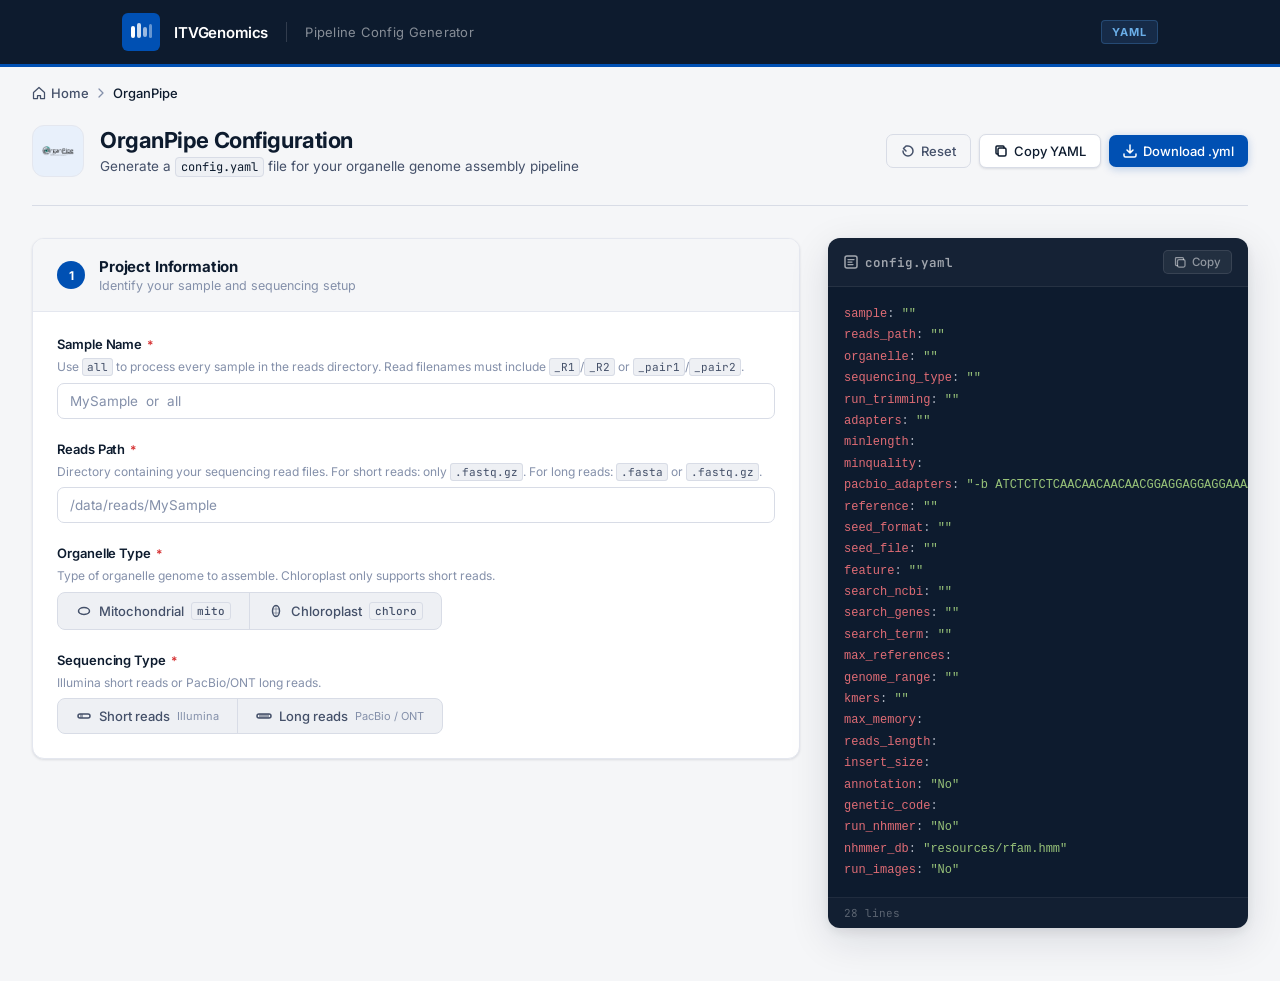
==== organpipe/index.html @ 418f2396 "first version" ====
<!DOCTYPE html>
<html lang="en">

<head>
  <meta charset="UTF-8" />
  <meta name="viewport" content="width=device-width, initial-scale=1.0" />
  <meta name="description" content="OrganPipe YAML configuration generator for organelle genome assembly pipelines." />
  <title>OrganPipe — Pipeline Config Generator</title>
  <link rel="preconnect" href="https://fonts.googleapis.com" />
  <link rel="preconnect" href="https://fonts.gstatic.com" crossorigin />
  <link
    href="https://fonts.googleapis.com/css2?family=Inter:wght@300;400;500;600;700;800&family=JetBrains+Mono:wght@400;500&display=swap"
    rel="stylesheet" />
  <link rel="stylesheet" href="../style.css" />
  <link rel="stylesheet" href="organpipe.css" />
</head>

<body>

  <!-- Top Nav -->
  <nav class="top-bar" role="navigation" aria-label="Site header">
    <div class="top-bar-inner">
      <div class="brand-icon" aria-hidden="true">
        <svg width="22" height="22" viewBox="0 0 22 22" fill="none">
          <rect x="1" y="5" width="4" height="12" rx="2" fill="white" />
          <rect x="7" y="2" width="4" height="15" rx="2" fill="white" opacity="0.8" />
          <rect x="13" y="6" width="4" height="10" rx="2" fill="white" opacity="0.6" />
          <rect x="19" y="3" width="3" height="14" rx="1.5" fill="white" opacity="0.4" />
        </svg>
      </div>
      <span class="brand-name">ITVGenomics</span>
      <div class="brand-divider" aria-hidden="true"></div>
      <span class="brand-module">Pipeline Config Generator</span>
      <div class="nav-spacer"></div>
      <div class="nav-badge">YAML</div>
    </div>
  </nav>

  <div class="page-wrapper op-page-wrapper">

    <!-- Breadcrumb -->
    <nav class="op-breadcrumb" aria-label="Breadcrumb">
      <a href="../index.html" class="op-breadcrumb-link">
        <svg width="14" height="14" viewBox="0 0 14 14" fill="none" aria-hidden="true">
          <path d="M7 1.5L1.5 6.5V12.5H5.5V9.5H8.5V12.5H12.5V6.5L7 1.5Z" stroke="currentColor" stroke-width="1.25"
            stroke-linejoin="round" />
        </svg>
        Home
      </a>
      <svg width="12" height="12" viewBox="0 0 12 12" fill="none" aria-hidden="true">
        <path d="M4 2l4 4-4 4" stroke="currentColor" stroke-width="1.25" stroke-linecap="round"
          stroke-linejoin="round" />
      </svg>
      <span class="op-breadcrumb-current">OrganPipe</span>
    </nav>

    <!-- Page Header -->
    <div class="op-page-header">
      <div class="op-pipeline-logo">
        <img src="../assets/organpipe-logo.png" alt="OrganPipe logo"
          onerror="this.style.display='none';this.nextElementSibling.style.display='flex'" />
        <div class="op-logo-fallback" style="display:none" aria-hidden="true">
          <svg width="28" height="28" viewBox="0 0 28 28" fill="none">
            <rect x="2" y="6" width="4" height="16" rx="2" fill="currentColor" />
            <rect x="9" y="2" width="4" height="20" rx="2" fill="currentColor" opacity=".75" />
            <rect x="16" y="8" width="4" height="12" rx="2" fill="currentColor" opacity=".5" />
            <rect x="23" y="4" width="3" height="18" rx="1.5" fill="currentColor" opacity=".3" />
          </svg>
        </div>
      </div>
      <div class="op-header-text">
        <h1>OrganPipe Configuration</h1>
        <p>Generate a <code>config.yaml</code> file for your organelle genome assembly pipeline</p>
      </div>
      <div class="op-header-actions">
        <button id="btn-reset" class="op-btn op-btn-ghost" title="Reset all fields">
          <svg width="14" height="14" viewBox="0 0 14 14" fill="none">
            <path d="M2 7a5 5 0 105-5H5M5 2L2.5 4.5 5 7" stroke="currentColor" stroke-width="1.5" stroke-linecap="round"
              stroke-linejoin="round" />
          </svg>
          Reset
        </button>
        <button id="btn-copy" class="op-btn op-btn-secondary">
          <svg width="14" height="14" viewBox="0 0 14 14" fill="none">
            <rect x="4" y="4" width="8" height="8" rx="1.5" stroke="currentColor" stroke-width="1.5" />
            <path d="M10 4V3a1 1 0 00-1-1H3a1 1 0 00-1 1v6a1 1 0 001 1h1" stroke="currentColor" stroke-width="1.5"
              stroke-linecap="round" />
          </svg>
          Copy YAML
        </button>
        <button id="btn-download" class="op-btn op-btn-primary">
          <svg width="14" height="14" viewBox="0 0 14 14" fill="none">
            <path d="M7 1v8M4 6l3 3 3-3M1 10v1.5A1.5 1.5 0 002.5 13h9a1.5 1.5 0 001.5-1.5V10" stroke="currentColor"
              stroke-width="1.5" stroke-linecap="round" stroke-linejoin="round" />
          </svg>
          Download .yml
        </button>
      </div>
    </div>

    <!-- Editor Layout -->
    <div class="editor-layout" id="editor-layout">

      <!-- ======= FORM PANEL ======= -->
      <div class="form-panel" id="form-panel">

        <!-- ─────────────────────────────────────────── -->
        <!-- SECTION 1: Project Info                    -->
        <!-- ─────────────────────────────────────────── -->
        <section class="form-section" id="section-project">
          <div class="section-header">
            <div class="section-step">1</div>
            <div class="section-header-text">
              <h2 class="section-title">Project Information</h2>
              <p class="section-desc">Identify your sample and sequencing setup</p>
            </div>
          </div>
          <div class="section-body">

            <div class="field-group" id="fg-sample">
              <label class="field-label" for="f-sample">
                Sample Name <span class="field-required" title="Required">*</span>
              </label>
              <p class="field-hint">
                Use <code>all</code> to process every sample in the reads directory.
                Read filenames must include <code>_R1</code>/<code>_R2</code> or
                <code>_pair1</code>/<code>_pair2</code>.
              </p>
              <input class="field-input" type="text" id="f-sample" placeholder="MySample  or  all" autocomplete="off" />
            </div>

            <div class="field-group" id="fg-reads-path">
              <label class="field-label" for="f-reads-path">
                Reads Path <span class="field-required" title="Required">*</span>
              </label>
              <p class="field-hint">
                Directory containing your sequencing read files.
                For short reads: only <code>.fastq.gz</code>. For long reads: <code>.fasta</code> or
                <code>.fastq.gz</code>.
              </p>
              <input class="field-input" type="text" id="f-reads-path" placeholder="/data/reads/MySample"
                autocomplete="off" />
            </div>

            <div class="field-group" id="fg-organelle">
              <label class="field-label">
                Organelle Type <span class="field-required" title="Required">*</span>
              </label>
              <p class="field-hint">
                Type of organelle genome to assemble. Chloroplast only supports short reads.
              </p>
              <div class="segmented-control" role="radiogroup" aria-label="Organelle type">
                <label class="segment" id="seg-mito">
                  <input type="radio" name="organelle" value="mito" />
                  <span class="segment-label">
                    <svg width="16" height="16" viewBox="0 0 16 16" fill="none" aria-hidden="true">
                      <ellipse cx="8" cy="8" rx="5.5" ry="3.5" stroke="currentColor" stroke-width="1.5" />
                      <path d="M2.5 8c.5 2 2.5 3.5 5.5 3.5s5-1.5 5.5-3.5" stroke="currentColor" stroke-width="1"
                        stroke-dasharray="2 1.5" opacity=".6" />
                    </svg>
                    Mitochondrial <em>mito</em>
                  </span>
                </label>
                <label class="segment" id="seg-chloro">
                  <input type="radio" name="organelle" value="chloro" />
                  <span class="segment-label">
                    <svg width="16" height="16" viewBox="0 0 16 16" fill="none" aria-hidden="true">
                      <ellipse cx="8" cy="8" rx="3.5" ry="5.5" stroke="currentColor" stroke-width="1.5" />
                      <line x1="8" y1="2.5" x2="8" y2="13.5" stroke="currentColor" stroke-width="1" opacity=".5" />
                      <path d="M5 6h6M5 10h6" stroke="currentColor" stroke-width="1" opacity=".5" />
                    </svg>
                    Chloroplast <em>chloro</em>
                  </span>
                </label>
              </div>
              <p class="field-note hidden" id="note-chloro">
                <svg width="13" height="13" viewBox="0 0 13 13" fill="none" aria-hidden="true">
                  <circle cx="6.5" cy="6.5" r="5.5" stroke="currentColor" stroke-width="1.25" />
                  <path d="M6.5 5v4M6.5 4V3" stroke="currentColor" stroke-width="1.25" stroke-linecap="round" />
                </svg>
                Chloroplast assembly only supports Short (Illumina) reads.
              </p>
            </div>

            <div class="field-group" id="fg-seq-type">
              <label class="field-label">
                Sequencing Type <span class="field-required" title="Required">*</span>
              </label>
              <p class="field-hint">Illumina short reads or PacBio/ONT long reads.</p>
              <div class="segmented-control" role="radiogroup" aria-label="Sequencing type">
                <label class="segment" id="seg-short">
                  <input type="radio" name="sequencing_type" value="Short" />
                  <span class="segment-label">
                    <svg width="16" height="16" viewBox="0 0 16 16" fill="none" aria-hidden="true">
                      <rect x="2" y="6" width="12" height="4" rx="2" stroke="currentColor" stroke-width="1.5" />
                      <rect x="4" y="6" width="3" height="4" fill="currentColor" opacity="0.5" rx="0" />
                    </svg>
                    Short reads
                    <span class="seg-platform">Illumina</span>
                  </span>
                </label>
                <label class="segment" id="seg-long">
                  <input type="radio" name="sequencing_type" value="Long" />
                  <span class="segment-label">
                    <svg width="16" height="16" viewBox="0 0 16 16" fill="none" aria-hidden="true">
                      <rect x="1" y="6" width="14" height="4" rx="2" stroke="currentColor" stroke-width="1.5" />
                      <rect x="3" y="6" width="10" height="4" fill="currentColor" opacity="0.5" rx="0" />
                    </svg>
                    Long reads
                    <span class="seg-platform">PacBio / ONT</span>
                  </span>
                </label>
              </div>
            </div>

          </div><!-- /section-body -->
        </section>


        <!-- ─────────────────────────────────────────── -->
        <!-- SECTION 2: Quality Control                 -->
        <!-- ─────────────────────────────────────────── -->
        <section class="form-section reveal-section" id="section-qc" aria-hidden="true">
          <div class="section-header">
            <div class="section-step">2</div>
            <div class="section-header-text">
              <h2 class="section-title">Quality Control</h2>
              <p class="section-desc">Adapter trimming and read filtering</p>
            </div>
            <span class="section-tool-badge">Fastp</span>
          </div>
          <div class="section-body">

            <div class="field-group" id="fg-run-trimming">
              <label class="field-label">
                Run Trimming <span class="field-required" title="Required">*</span>
              </label>
              <p class="field-hint">Use Fastp for adapter trimming and quality control.</p>
              <div class="yn-control" role="radiogroup" aria-label="Run trimming">
                <label class="yn-pill"><input type="radio" name="run_trimming" value="Yes"><span>Yes</span></label>
                <label class="yn-pill"><input type="radio" name="run_trimming" value="No"><span>No</span></label>
              </div>
            </div>

            <!-- Short reads + trimming fields -->
            <div id="group-short-trim" class="conditional-group hidden">

              <div class="field-group" id="fg-adapters">
                <label class="field-label" for="f-adapters">Adapters File</label>
                <p class="field-hint">
                  Path to a text file with adapter sequences. Leave blank for automatic detection by Fastp.
                </p>
                <input class="field-input" type="text" id="f-adapters" placeholder="/path/to/adapters.txt  (optional)"
                  autocomplete="off" />
              </div>

              <div class="field-row">
                <div class="field-group" id="fg-minlength">
                  <label class="field-label" for="f-minlength">Min Read Length</label>
                  <p class="field-hint">Reads shorter than this length will be discarded.</p>
                  <input class="field-input" type="number" id="f-minlength" min="1" placeholder="e.g. 50" />
                </div>
                <div class="field-group" id="fg-minquality">
                  <label class="field-label" for="f-minquality">Min Base Quality</label>
                  <p class="field-hint">Minimum Phred quality score for base trimming.</p>
                  <input class="field-input" type="number" id="f-minquality" min="1" max="40" placeholder="e.g. 20" />
                </div>
              </div>

            </div><!-- /group-short-trim -->

            <!-- Long reads (PacBio) + trimming fields -->
            <div id="group-long-trim" class="conditional-group hidden">
              <div class="field-group" id="fg-pacbio-adapters">
                <label class="field-label" for="f-pacbio-adapters">PacBio Adapter Sequences</label>
                <p class="field-hint">
                  Cutadapt adapter arguments. Files must be <code>.fastq.gz</code>. Modify if you need custom adapters.
                </p>
                <textarea class="field-input field-textarea" id="f-pacbio-adapters" rows="3"
                  spellcheck="false">-b ATCTCTCTCAACAACAACAACGGAGGAGGAGGAAAAGAGAGAGAT -b ATCTCTCTCTTTTCCTCCTCCTCCGTTGTTGTTGTTGAGAGAGAT</textarea>
              </div>
            </div><!-- /group-long-trim -->

          </div>
        </section>


        <!-- ─────────────────────────────────────────── -->
        <!-- SECTION 3: Assembly — Short reads only     -->
        <!-- ─────────────────────────────────────────── -->
        <section class="form-section reveal-section" id="section-assembly" aria-hidden="true">
          <div class="section-header">
            <div class="section-step">3</div>
            <div class="section-header-text">
              <h2 class="section-title">Assembly Configuration</h2>
              <p class="section-desc">Seed files, NCBI search, and assembly parameters</p>
            </div>
            <span class="section-tool-badge">NOVOPlasty</span>
          </div>
          <div class="section-body">

            <div class="field-group" id="fg-reference">
              <label class="field-label" for="f-reference">Reference Genome</label>
              <p class="field-hint">
                Optional. Path to a reference FASTA file to guide assembly and resolve duplicated regions (mitochondria)
                or inverted repeats (chloroplast).
              </p>
              <input class="field-input" type="text" id="f-reference" placeholder="/path/to/reference.fasta  (optional)"
                autocomplete="off" />
            </div>

            <!-- Subsection: Seed -->
            <div class="subsection-divider">
              <span>Seed Configuration</span>s
            </div>

            <div class="field-group" id="fg-seed-format">
              <label class="field-label" for="f-seed-format">Seed Format</label>
              <p class="field-hint">Format of the seed file used to initialize assembly. Leave as "None" if using NCBI
                search.</p>
              <select class="field-select" id="f-seed-format">
                <option value="">— None (Search NCBI must be set to Yes) —</option>
                <option value="fasta">FASTA</option>
                <option value="genbank">GenBank</option>
              </select>
            </div>

            <div id="group-seed-file" class="conditional-group hidden">
              <div class="field-group" id="fg-seed-file">
                <label class="field-label" for="f-seed-file">Seed File Path</label>
                <p class="field-hint">Path to the seed file in the format selected above.</p>
                <input class="field-input" type="text" id="f-seed-file" placeholder="/path/to/seed.fasta"
                  autocomplete="off" />
              </div>
            </div>

            <div id="group-feature" class="conditional-group hidden">
              <div class="field-group" id="fg-feature">
                <label class="field-label" for="f-feature">GenBank Feature</label>
                <p class="field-hint">Feature type from the GenBank seed file to use for assembly.</p>
                <select class="field-select" id="f-feature">
                  <option value="">— Select feature —</option>
                  <option value="CDS">CDS</option>
                  <option value="rRNA">rRNA</option>
                  <option value="tRNA">tRNA</option>
                </select>
              </div>
            </div>

            <!-- Subsection: NCBI -->
            <div class="subsection-divider">
              <span>NCBI Search</span>
              <span class="subsection-note">Use when no seed file is available — set Seed Format to None</span>
            </div>

            <div class="field-group" id="fg-search-ncbi">
              <label class="field-label">
                Search NCBI <span class="field-required" title="Required">*</span>
              </label>
              <p class="field-hint">Automatically fetch reference sequences from NCBI to use as seeds.</p>
              <div class="yn-control" role="radiogroup" aria-label="Search NCBI">
                <label class="yn-pill"><input type="radio" name="search_ncbi" value="Yes"><span>Yes</span></label>
                <label class="yn-pill"><input type="radio" name="search_ncbi" value="No"><span>No</span></label>
              </div>
            </div>

            <div id="group-ncbi-fields" class="conditional-group hidden">

              <div class="field-group" id="fg-search-genes">
                <label class="field-label" for="f-search-genes">Genes to Search</label>
                <p class="field-hint">Comma-separated gene names to query on NCBI (e.g., <code>COI,16S,ATP6</code>).</p>
                <input class="field-input" type="text" id="f-search-genes" placeholder="COI,16S,ATP6"
                  autocomplete="off" />
              </div>

              <div class="field-row">
                <div class="field-group" id="fg-search-term">
                  <label class="field-label" for="f-search-term">Taxon Name</label>
                  <p class="field-hint">Taxon for NCBI query (e.g., <code>Amphisbaena</code>).</p>
                  <input class="field-input" type="text" id="f-search-term" placeholder="e.g. Amphisbaena"
                    autocomplete="off" />
                </div>
                <div class="field-group" id="fg-max-refs">
                  <label class="field-label" for="f-max-refs">Max References</label>
                  <p class="field-hint">Max sequences to download per gene.</p>
                  <input class="field-input" type="number" id="f-max-refs" min="1" placeholder="e.g. 5" />
                </div>
              </div>

            </div><!-- /group-ncbi-fields -->

            <!-- Subsection: Assembly Parameters -->
            <div class="subsection-divider">
              <span>Assembly Parameters</span>
            </div>

            <div class="field-group" id="fg-genome-range">
              <label class="field-label" for="f-genome-range">Genome Size Range (bp)</label>
              <p class="field-hint">Expected genome size in base pairs (e.g., <code>15000-18000</code> for mitochondria,
                <code>130000-160000</code> for chloroplast).
              </p>
              <input class="field-input" type="text" id="f-genome-range" placeholder="15000-18000" autocomplete="off" />
            </div>

            <div class="field-group" id="fg-kmers">
              <label class="field-label" for="f-kmers">K-mer Sizes</label>
              <p class="field-hint">Comma-separated k-mer sizes for assembly (e.g., <code>19,23,28,33,39</code>).</p>
              <input class="field-input" type="text" id="f-kmers" placeholder="19,23,28,33,39" autocomplete="off" />
            </div>

            <div class="field-row">
              <div class="field-group" id="fg-max-memory">
                <label class="field-label" for="f-max-memory">Max Memory (GB)</label>
                <p class="field-hint">RAM limit for assembly.</p>
                <input class="field-input" type="number" id="f-max-memory" min="1" placeholder="e.g. 16" />
              </div>
              <div class="field-group" id="fg-reads-length">
                <label class="field-label" for="f-reads-length">Read Length (bp)</label>
                <p class="field-hint">Sequencing read length.</p>
                <input class="field-input" type="number" id="f-reads-length" min="1" placeholder="e.g. 150" />
              </div>
            </div>

            <div class="field-group" id="fg-insert-size">
              <label class="field-label" for="f-insert-size">Insert Size (bp)</label>
              <p class="field-hint">Average insert size of the sequencing library.</p>
              <input class="field-input" type="number" id="f-insert-size" min="1" placeholder="e.g. 300" />
            </div>

          </div>
        </section>


        <!-- ─────────────────────────────────────────── -->
        <!-- SECTION 4: Pipeline Steps                  -->
        <!-- ─────────────────────────────────────────── -->
        <section class="form-section reveal-section" id="section-steps" aria-hidden="true">
          <div class="section-header">
            <div class="section-step" id="steps-step-number">4</div>
            <div class="section-header-text">
              <h2 class="section-title">Pipeline Steps</h2>
              <p class="section-desc">Configure annotation, nhmmer search, and visualization</p>
            </div>
          </div>
          <div class="section-body">

            <!-- annotation — Short reads + Long mito -->
            <div id="group-annotation" class="conditional-group hidden">
              <div class="field-group" id="fg-annotation">
                <label class="field-label">
                  Run Annotation <span class="field-required" title="Required">*</span>
                </label>
                <p class="field-hint">Run the annotation pipeline for the assembled organelle genome. Not supported for
                  chloroplast long reads.</p>
                <div class="yn-control" role="radiogroup" aria-label="Run annotation">
                  <label class="yn-pill"><input type="radio" name="annotation" value="Yes"
                      checked><span>Yes</span></label>
                  <label class="yn-pill"><input type="radio" name="annotation" value="No"><span>No</span></label>
                </div>
              </div>
            </div>

            <!-- Fields that only appear when annotation = Yes -->
            <div id="group-annotation-fields" class="conditional-group hidden">

              <div class="field-group" id="fg-genetic-code">
                <label class="field-label" for="f-genetic-code">Genetic Code</label>
                <p class="field-hint">
                  NCBI translation table number for annotation (e.g., <code>1</code> = Standard, <code>4</code> =
                  Mold/Protozoa, <code>5</code> = Invertebrate Mitochondrial). See <a
                    href="https://www.ncbi.nlm.nih.gov/Taxonomy/Utils/wprintgc.cgi" target="_blank" rel="noopener">NCBI
                    genetic codes</a>.
                </p>
                <input class="field-input" type="number" id="f-genetic-code" min="1" max="33" placeholder="e.g. 1" />
              </div>

              <div class="field-group" id="fg-run-nhmmer">
                <label class="field-label">
                  Run nhmmer <span class="field-required" title="Required">*</span>
                </label>
                <p class="field-hint">Identify non-coding RNA and intergenic regions using nhmmer.</p>
                <div class="yn-control" role="radiogroup" aria-label="Run nhmmer">
                  <label class="yn-pill"><input type="radio" name="run_nhmmer" value="Yes"><span>Yes</span></label>
                  <label class="yn-pill"><input type="radio" name="run_nhmmer" value="No"
                      checked><span>No</span></label>
                </div>
              </div>

              <div id="group-nhmmer-db" class="conditional-group hidden">
                <div class="field-group" id="fg-nhmmer-db">
                  <label class="field-label" for="f-nhmmer-db">nhmmer Database Path</label>
                  <p class="field-hint">Path to the HMM database file for nhmmer.</p>
                  <input class="field-input" type="text" id="f-nhmmer-db" value="resources/rfam.hmm"
                    autocomplete="off" />
                </div>
              </div>

              <!-- run_images — Short reads only -->
              <div id="group-run-images" class="conditional-group hidden">
                <div class="field-group" id="fg-run-images">
                  <label class="field-label">
                    Generate Images <span class="field-required" title="Required">*</span>
                  </label>
                  <p class="field-hint">Generate OGDraw diagrams, read depth plots.</p>
                  <div class="yn-control" role="radiogroup" aria-label="Generate images">
                    <label class="yn-pill"><input type="radio" name="run_images" value="Yes"><span>Yes</span></label>
                    <label class="yn-pill"><input type="radio" name="run_images" value="No"
                        checked><span>No</span></label>
                  </div>
                </div>
              </div>

            </div><!-- /group-annotation-fields -->

          </div>
        </section>

      </div><!-- /form-panel -->


      <!-- ======= YAML PREVIEW PANEL ======= -->
      <aside class="yaml-panel" id="yaml-panel" aria-label="YAML preview">
        <div class="yaml-header">
          <div class="yaml-title">
            <svg width="14" height="14" viewBox="0 0 14 14" fill="none" aria-hidden="true">
              <rect x="1" y="1" width="12" height="12" rx="2" stroke="currentColor" stroke-width="1.5" />
              <path d="M4 4.5h6M4 7h4M4 9.5h5" stroke="currentColor" stroke-width="1.25" stroke-linecap="round" />
            </svg>
            config.yaml
          </div>
          <button id="btn-copy-yaml" class="yaml-copy-btn" title="Copy to clipboard">
            <svg width="13" height="13" viewBox="0 0 13 13" fill="none">
              <rect x="3.5" y="3.5" width="7.5" height="7.5" rx="1.5" stroke="currentColor" stroke-width="1.25" />
              <path d="M9.5 3.5V2.5A1 1 0 008.5 1.5H2.5a1 1 0 00-1 1V8.5a1 1 0 001 1H3.5" stroke="currentColor"
                stroke-width="1.25" stroke-linecap="round" />
            </svg>
            Copy
          </button>
        </div>
        <div class="yaml-body">
          <pre class="yaml-pre" id="yaml-output" aria-live="polite"
            aria-label="Generated YAML output"><code id="yaml-code"></code></pre>
        </div>
        <div class="yaml-footer" id="yaml-footer">
          <span id="yaml-line-count">— lines</span>
          <span id="yaml-copy-toast" class="copy-toast hidden">Copied!</span>
        </div>
      </aside>

    </div><!-- /editor-layout -->
  </div><!-- /page-wrapper -->

  <script src="organpipe.js"></script>
</body>

</html>
---- style.css ----
/* ============================================================
   DESIGN TOKENS — Corporate Theme
   ============================================================ */
:root {
  /* Palette */
  --navy-900:   #0d1b2e;
  --navy-800:   #162338;
  --navy-700:   #1e3352;
  --navy-600:   #1a4480;
  --navy-500:   #2155a3;
  --blue-400:   #4a90d9;
  --blue-300:   #6aaee8;
  --accent:     #0050b3;
  --accent-hover: #003d8f;

  --bg-page:    #f5f6f8;
  --bg-white:   #ffffff;
  --bg-section: #eef0f4;

  --border:     #d8dce6;
  --border-card: #e4e7ef;

  --text-primary:   #0d1b2e;
  --text-secondary: #445069;
  --text-muted:     #8490aa;
  --text-on-dark:   #ffffff;

  --organpipe-color: #0050b3;
  --pipeasm-color:   #005f5f;
  --procura-color:   #5b2a86;

  --organpipe-bg: #e8f0fb;
  --pipeasm-bg:   #e6f4f4;
  --procura-bg:   #f0eaf8;

  --shadow-sm:  0 1px 3px rgba(13, 27, 46, 0.08), 0 1px 2px rgba(13, 27, 46, 0.04);
  --shadow-md:  0 4px 16px rgba(13, 27, 46, 0.10), 0 2px 6px rgba(13, 27, 46, 0.06);
  --shadow-lg:  0 12px 40px rgba(13, 27, 46, 0.12), 0 4px 12px rgba(13, 27, 46, 0.08);

  --radius-sm:  6px;
  --radius-md:  10px;
  --radius-lg:  14px;
  --transition: 0.2s ease;
}

/* ============================================================
   RESET & BASE
   ============================================================ */
*, *::before, *::after {
  box-sizing: border-box;
  margin: 0;
  padding: 0;
}

html { scroll-behavior: smooth; }

body {
  font-family: 'Inter', system-ui, -apple-system, sans-serif;
  background-color: var(--bg-page);
  color: var(--text-primary);
  min-height: 100vh;
  -webkit-font-smoothing: antialiased;
}

a { text-decoration: none; color: inherit; }

/* ============================================================
   TOP NAV BAR
   ============================================================ */
.top-bar {
  background: var(--navy-900);
  border-bottom: 3px solid var(--accent);
}

.top-bar-inner {
  display: flex;
  align-items: center;
  gap: 14px;
  max-width: 1100px;
  margin: 0 auto;
  padding: 0 32px;
  height: 64px;
}

.brand-icon {
  display: flex;
  align-items: center;
  justify-content: center;
  width: 38px;
  height: 38px;
  background: var(--accent);
  border-radius: var(--radius-sm);
  flex-shrink: 0;
}

.brand-name {
  font-size: 15px;
  font-weight: 600;
  color: var(--text-on-dark);
  letter-spacing: -0.01em;
}

.brand-divider {
  width: 1px;
  height: 20px;
  background: rgba(255,255,255,0.15);
  margin: 0 4px;
}

.brand-module {
  font-size: 13px;
  font-weight: 400;
  color: rgba(255,255,255,0.5);
  letter-spacing: 0.02em;
}

.nav-spacer { flex: 1; }

.nav-badge {
  font-size: 11px;
  font-weight: 700;
  letter-spacing: 0.1em;
  text-transform: uppercase;
  color: var(--blue-300);
  background: rgba(74, 144, 217, 0.15);
  border: 1px solid rgba(74, 144, 217, 0.3);
  border-radius: 4px;
  padding: 4px 10px;
}

/* ============================================================
   PAGE LAYOUT
   ============================================================ */
.page-wrapper {
  max-width: 1100px;
  margin: 0 auto;
  padding: 0 32px 64px;
}

/* ============================================================
   HERO / INTRO SECTION
   ============================================================ */
.hero {
  padding: 56px 0 48px;
  border-bottom: 1px solid var(--border);
  margin-bottom: 48px;
}

.hero-eyebrow {
  display: inline-flex;
  align-items: center;
  gap: 8px;
  font-size: 12px;
  font-weight: 600;
  letter-spacing: 0.1em;
  text-transform: uppercase;
  color: var(--accent);
  margin-bottom: 16px;
}

.eyebrow-line {
  width: 24px;
  height: 2px;
  background: var(--accent);
  border-radius: 2px;
}

.hero-title {
  font-size: clamp(28px, 4vw, 40px);
  font-weight: 700;
  line-height: 1.15;
  letter-spacing: -0.025em;
  color: var(--text-primary);
  margin-bottom: 14px;
}

.hero-subtitle {
  font-size: 16px;
  color: var(--text-secondary);
  line-height: 1.65;
  max-width: 520px;
}

/* ============================================================
   SECTION LABEL
   ============================================================ */
.section-label {
  display: flex;
  align-items: center;
  gap: 12px;
  margin-bottom: 24px;
}

.section-label-text {
  font-size: 12px;
  font-weight: 600;
  letter-spacing: 0.09em;
  text-transform: uppercase;
  color: var(--text-muted);
}

.section-label-line {
  flex: 1;
  height: 1px;
  background: var(--border);
}

/* ============================================================
   CARDS GRID
   ============================================================ */
.cards-grid {
  display: grid;
  grid-template-columns: repeat(3, 1fr);
  gap: 20px;
  list-style: none;
}

/* ============================================================
   PIPELINE CARD
   ============================================================ */
.pipeline-card {
  display: block;
  background: var(--bg-white);
  border: 1px solid var(--border-card);
  border-radius: var(--radius-lg);
  box-shadow: var(--shadow-sm);
  cursor: pointer;
  transition: box-shadow var(--transition), transform var(--transition), border-color var(--transition);
  overflow: hidden;
  position: relative;
}

.pipeline-card:hover {
  box-shadow: var(--shadow-lg);
  transform: translateY(-3px);
  border-color: transparent;
}

.pipeline-card:focus-visible {
  outline: 2px solid var(--accent);
  outline-offset: 3px;
}

/* Colored top stripe */
.card-stripe {
  height: 4px;
  width: 100%;
}

#card-organpipe .card-stripe { background: var(--organpipe-color); }
#card-pipeasm   .card-stripe { background: var(--pipeasm-color); }
#card-procura   .card-stripe { background: var(--procura-color); }

/* Card inner layout */
.card-inner {
  padding: 24px 24px 20px;
  display: flex;
  flex-direction: column;
  gap: 14px;
}

/* Logo area */
.card-logo {
  width: 56px;
  height: 56px;
  border-radius: var(--radius-md);
  display: flex;
  align-items: center;
  justify-content: center;
  overflow: hidden;
  flex-shrink: 0;
}

#card-organpipe .card-logo { background: var(--organpipe-bg); }
#card-pipeasm   .card-logo { background: var(--pipeasm-bg); }
#card-procura   .card-logo { background: var(--procura-bg); }

.card-logo img {
  width: 100%;
  height: 100%;
  object-fit: contain;
  padding: 8px;
}

.logo-fallback {
  width: 100%;
  height: 100%;
  display: none;
  align-items: center;
  justify-content: center;
}

#card-organpipe .logo-fallback { color: var(--organpipe-color); }
#card-pipeasm   .logo-fallback { color: var(--pipeasm-color); }
#card-procura   .logo-fallback { color: var(--procura-color); }

/* Card content */
.card-content { display: flex; flex-direction: column; gap: 6px; }

.card-title {
  font-size: 18px;
  font-weight: 700;
  letter-spacing: -0.015em;
  color: var(--text-primary);
}

.card-description {
  font-size: 13.5px;
  line-height: 1.6;
  color: var(--text-secondary);
}

/* Tags */
.card-tags {
  display: flex;
  flex-wrap: wrap;
  gap: 6px;
  margin-top: 4px;
}

.tag {
  font-size: 11px;
  font-weight: 600;
  letter-spacing: 0.05em;
  text-transform: uppercase;
  color: var(--text-muted);
  background: var(--bg-section);
  border: 1px solid var(--border);
  border-radius: 4px;
  padding: 3px 8px;
}

/* Card footer action row */
.card-action {
  display: flex;
  align-items: center;
  justify-content: space-between;
  padding: 14px 24px;
  border-top: 1px solid var(--border-card);
  background: var(--bg-page);
}

.card-action-label {
  font-size: 13px;
  font-weight: 500;
  color: var(--text-secondary);
}

#card-organpipe:hover .card-action-label { color: var(--organpipe-color); }
#card-pipeasm:hover   .card-action-label { color: var(--pipeasm-color); }
#card-procura:hover   .card-action-label { color: var(--procura-color); }

.card-action-label,
.card-action-arrow {
  transition: color var(--transition), transform var(--transition);
}

.card-action-arrow {
  color: var(--text-muted);
}

#card-organpipe:hover .card-action-arrow { color: var(--organpipe-color); transform: translateX(3px); }
#card-pipeasm:hover   .card-action-arrow { color: var(--pipeasm-color);   transform: translateX(3px); }
#card-procura:hover   .card-action-arrow { color: var(--procura-color);   transform: translateX(3px); }

/* ============================================================
   FOOTER
   ============================================================ */
.site-footer {
  margin-top: 64px;
  padding-top: 24px;
  border-top: 1px solid var(--border);
  display: flex;
  align-items: center;
  justify-content: space-between;
  gap: 16px;
  flex-wrap: wrap;
}

.footer-left {
  font-size: 13px;
  color: var(--text-muted);
}

.footer-right {
  font-size: 12px;
  font-weight: 500;
  letter-spacing: 0.06em;
  text-transform: uppercase;
  color: var(--text-muted);
}

/* ============================================================
   RESPONSIVE
   ============================================================ */
@media (max-width: 840px) {
  .page-wrapper { padding: 0 20px 48px; }

  .cards-grid {
    grid-template-columns: 1fr;
    max-width: 460px;
  }

  .top-bar-inner { padding: 0 20px; }
  .hero { padding: 40px 0 36px; }
}

@media (max-width: 480px) {
  .brand-module,
  .brand-divider { display: none; }
}

/* ============================================================
   ENTRANCE ANIMATIONS
   ============================================================ */
@keyframes fade-in-up {
  from { opacity: 0; transform: translateY(16px); }
  to   { opacity: 1; transform: translateY(0); }
}

.hero-eyebrow  { animation: fade-in-up 0.45s ease both 0.05s; }
.hero-title    { animation: fade-in-up 0.45s ease both 0.12s; }
.hero-subtitle { animation: fade-in-up 0.45s ease both 0.18s; }
.section-label { animation: fade-in-up 0.45s ease both 0.24s; }

.pipeline-card:nth-child(1) { animation: fade-in-up 0.45s ease both 0.28s; }
.pipeline-card:nth-child(2) { animation: fade-in-up 0.45s ease both 0.36s; }
.pipeline-card:nth-child(3) { animation: fade-in-up 0.45s ease both 0.44s; }
---- organpipe/organpipe.css ----
/* =================================================================
   OrganPipe Configurator — organpipe.css
   Extends ../style.css (provides top-bar, .page-wrapper tokens)
   ================================================================= */

/* ----------------------------------------------------------------
   LAYOUT OVERRIDES
   ---------------------------------------------------------------- */
.op-page-wrapper {
  max-width: 1280px;
  padding-bottom: 80px;
}

/* ----------------------------------------------------------------
   BREADCRUMB
   ---------------------------------------------------------------- */
.op-breadcrumb {
  display: flex;
  align-items: center;
  gap: 6px;
  padding: 18px 0 0;
  font-size: 13px;
  color: var(--text-muted);
}

.op-breadcrumb-link {
  display: inline-flex;
  align-items: center;
  gap: 5px;
  color: var(--text-secondary);
  font-weight: 500;
  transition: color 0.15s;
}
.op-breadcrumb-link:hover { color: var(--accent); }
.op-breadcrumb-current { color: var(--text-primary); font-weight: 500; }

/* ----------------------------------------------------------------
   PAGE HEADER
   ---------------------------------------------------------------- */
.op-page-header {
  display: flex;
  align-items: center;
  gap: 16px;
  padding: 24px 0 28px;
  border-bottom: 1px solid var(--border);
  margin-bottom: 32px;
}

.op-pipeline-logo {
  width: 52px;
  height: 52px;
  border-radius: 12px;
  background: var(--organpipe-bg);
  display: flex;
  align-items: center;
  justify-content: center;
  overflow: hidden;
  flex-shrink: 0;
  border: 1px solid var(--border-card);
}

.op-pipeline-logo img {
  width: 100%;
  height: 100%;
  object-fit: contain;
  padding: 8px;
}

.op-logo-fallback {
  color: var(--organpipe-color);
  width: 100%;
  height: 100%;
  align-items: center;
  justify-content: center;
}

.op-header-text { flex: 1; min-width: 0; }
.op-header-text h1 {
  font-size: 22px;
  font-weight: 700;
  letter-spacing: -0.02em;
  color: var(--text-primary);
  line-height: 1.2;
  margin-bottom: 4px;
}
.op-header-text p {
  font-size: 13.5px;
  color: var(--text-secondary);
}
.op-header-text code {
  font-family: 'JetBrains Mono', monospace;
  font-size: 12px;
  background: var(--bg-section);
  border: 1px solid var(--border);
  border-radius: 4px;
  padding: 1px 5px;
  color: var(--text-primary);
}

.op-header-actions {
  display: flex;
  align-items: center;
  gap: 8px;
  flex-shrink: 0;
}

/* ----------------------------------------------------------------
   BUTTONS
   ---------------------------------------------------------------- */
.op-btn {
  display: inline-flex;
  align-items: center;
  gap: 6px;
  font-family: inherit;
  font-size: 13px;
  font-weight: 500;
  border: none;
  border-radius: 7px;
  padding: 8px 14px;
  cursor: pointer;
  transition: background 0.15s, box-shadow 0.15s, opacity 0.15s;
  white-space: nowrap;
}

.op-btn-ghost {
  background: transparent;
  color: var(--text-secondary);
  border: 1px solid var(--border);
}
.op-btn-ghost:hover { background: var(--bg-section); color: var(--text-primary); }

.op-btn-secondary {
  background: var(--bg-white);
  color: var(--text-primary);
  border: 1px solid var(--border);
  box-shadow: var(--shadow-sm);
}
.op-btn-secondary:hover { background: var(--bg-section); box-shadow: var(--shadow-md); }

.op-btn-primary {
  background: var(--accent);
  color: #fff;
  box-shadow: 0 2px 8px rgba(0, 80, 179, 0.25);
}
.op-btn-primary:hover { background: var(--accent-hover); box-shadow: 0 4px 14px rgba(0, 80, 179, 0.35); }

/* ----------------------------------------------------------------
   EDITOR TWO-COLUMN LAYOUT
   ---------------------------------------------------------------- */
.editor-layout {
  display: grid;
  grid-template-columns: 1fr 420px;
  gap: 28px;
  align-items: start;
}

/* ----------------------------------------------------------------
   FORM PANEL
   ---------------------------------------------------------------- */
.form-panel {
  display: flex;
  flex-direction: column;
  gap: 20px;
  min-width: 0;
}

/* ----------------------------------------------------------------
   FORM SECTION CARD
   ---------------------------------------------------------------- */
.form-section {
  background: var(--bg-white);
  border: 1px solid var(--border-card);
  border-radius: 12px;
  box-shadow: var(--shadow-sm);
  overflow: hidden;
}

/* Reveal animation */
.reveal-section {
  display: none;
  opacity: 0;
  transform: translateY(14px);
  transition: opacity 0.35s ease, transform 0.35s ease;
}

.reveal-section.visible {
  display: block;
  opacity: 0;
  transform: translateY(14px);
}

.reveal-section.revealed {
  opacity: 1;
  transform: translateY(0);
}

/* Section Header */
.section-header {
  display: flex;
  align-items: center;
  gap: 14px;
  padding: 18px 24px;
  border-bottom: 1px solid var(--border-card);
  background: var(--bg-page);
}

.section-step {
  width: 28px;
  height: 28px;
  border-radius: 50%;
  background: var(--organpipe-color);
  color: #fff;
  font-size: 12px;
  font-weight: 700;
  display: flex;
  align-items: center;
  justify-content: center;
  flex-shrink: 0;
  letter-spacing: -0.01em;
}

.section-header-text { flex: 1; }
.section-title {
  font-size: 15px;
  font-weight: 700;
  color: var(--text-primary);
  letter-spacing: -0.01em;
  margin-bottom: 2px;
}
.section-desc {
  font-size: 12.5px;
  color: var(--text-muted);
}

.section-tool-badge {
  font-size: 11px;
  font-weight: 600;
  letter-spacing: 0.06em;
  text-transform: uppercase;
  color: var(--organpipe-color);
  background: var(--organpipe-bg);
  border: 1px solid rgba(0, 80, 179, 0.2);
  border-radius: 4px;
  padding: 3px 8px;
  flex-shrink: 0;
}

/* Section Body */
.section-body {
  padding: 24px;
  display: flex;
  flex-direction: column;
  gap: 22px;
}

/* ----------------------------------------------------------------
   FIELD COMPONENTS
   ---------------------------------------------------------------- */
.field-group {
  display: flex;
  flex-direction: column;
  gap: 6px;
}

.field-row {
  display: grid;
  grid-template-columns: 1fr 1fr;
  gap: 16px;
}

.field-label {
  font-size: 13px;
  font-weight: 600;
  color: var(--text-primary);
  letter-spacing: -0.005em;
}

.field-required {
  color: #d63031;
  margin-left: 2px;
  font-size: 12px;
}

.field-hint {
  font-size: 12px;
  color: var(--text-muted);
  line-height: 1.55;
}

.field-hint code {
  font-family: 'JetBrains Mono', monospace;
  font-size: 11px;
  background: var(--bg-section);
  border: 1px solid var(--border);
  border-radius: 3px;
  padding: 1px 4px;
  color: var(--text-secondary);
}

.field-hint a {
  color: var(--accent);
  text-decoration: underline;
  text-underline-offset: 2px;
}

.field-input {
  font-family: inherit;
  font-size: 13.5px;
  color: var(--text-primary);
  background: var(--bg-white);
  border: 1px solid var(--border);
  border-radius: 7px;
  padding: 9px 12px;
  transition: border-color 0.15s, box-shadow 0.15s;
  outline: none;
  width: 100%;
}

.field-input::placeholder { color: var(--text-muted); }

.field-input:focus {
  border-color: var(--accent);
  box-shadow: 0 0 0 3px rgba(0, 80, 179, 0.1);
}

.field-textarea {
  resize: vertical;
  min-height: 72px;
  font-family: 'JetBrains Mono', monospace;
  font-size: 12px;
  line-height: 1.6;
}

.field-select {
  font-family: inherit;
  font-size: 13.5px;
  color: var(--text-primary);
  background: var(--bg-white);
  border: 1px solid var(--border);
  border-radius: 7px;
  padding: 9px 12px;
  outline: none;
  cursor: pointer;
  transition: border-color 0.15s, box-shadow 0.15s;
  width: 100%;
  appearance: none;
  background-image: url("data:image/svg+xml,%3Csvg width='10' height='6' viewBox='0 0 10 6' fill='none' xmlns='http://www.w3.org/2000/svg'%3E%3Cpath d='M1 1l4 4 4-4' stroke='%238490aa' stroke-width='1.5' stroke-linecap='round' stroke-linejoin='round'/%3E%3C/svg%3E");
  background-repeat: no-repeat;
  background-position: right 12px center;
  padding-right: 32px;
}

.field-select:focus {
  border-color: var(--accent);
  box-shadow: 0 0 0 3px rgba(0, 80, 179, 0.1);
}

.field-note {
  display: inline-flex;
  align-items: center;
  gap: 5px;
  font-size: 12px;
  color: var(--organpipe-color);
  background: var(--organpipe-bg);
  border: 1px solid rgba(0, 80, 179, 0.15);
  border-radius: 6px;
  padding: 6px 10px;
  margin-top: 2px;
}

/* ----------------------------------------------------------------
   SEGMENTED CONTROL
   ---------------------------------------------------------------- */
.segmented-control {
  display: flex;
  gap: 0;
  border: 1px solid var(--border);
  border-radius: 8px;
  overflow: hidden;
  background: var(--bg-section);
  width: fit-content;
}

.segment {
  display: flex;
  cursor: pointer;
}

.segment input[type="radio"] {
  position: absolute;
  opacity: 0;
  pointer-events: none;
  width: 0;
  height: 0;
}

.segment-label {
  display: flex;
  align-items: center;
  gap: 7px;
  padding: 9px 18px;
  font-size: 13px;
  font-weight: 500;
  color: var(--text-secondary);
  transition: background 0.15s, color 0.15s;
  user-select: none;
  border-right: 1px solid var(--border);
}

.segment:last-child .segment-label { border-right: none; }

.segment:hover .segment-label { color: var(--text-primary); background: rgba(0,0,0,0.03); }

.segment input:checked + .segment-label {
  background: var(--bg-white);
  color: var(--organpipe-color);
  font-weight: 600;
  box-shadow: var(--shadow-sm);
}

.segment-label em {
  font-style: normal;
  font-family: 'JetBrains Mono', monospace;
  font-size: 11px;
  background: var(--bg-section);
  border: 1px solid var(--border);
  border-radius: 3px;
  padding: 1px 5px;
}

.segment-label .seg-platform {
  font-size: 11px;
  font-weight: 400;
  color: var(--text-muted);
}

.segment input:checked + .segment-label .seg-platform { color: var(--organpipe-color); opacity: 0.7; }

.segment.disabled .segment-label {
  opacity: 0.38;
  cursor: not-allowed;
  pointer-events: none;
}

/* ----------------------------------------------------------------
   YES / NO PILL CONTROL
   ---------------------------------------------------------------- */
.yn-control {
  display: flex;
  gap: 0;
  width: fit-content;
  border: 1px solid var(--border);
  border-radius: 8px;
  overflow: hidden;
  background: var(--bg-section);
}

.yn-pill {
  display: flex;
  cursor: pointer;
}

.yn-pill input[type="radio"] {
  position: absolute;
  opacity: 0;
  pointer-events: none;
  width: 0;
  height: 0;
}

.yn-pill span {
  display: flex;
  align-items: center;
  padding: 8px 20px;
  font-size: 13px;
  font-weight: 500;
  color: var(--text-secondary);
  transition: background 0.15s, color 0.15s;
  user-select: none;
  border-right: 1px solid var(--border);
}

.yn-pill:last-child span { border-right: none; }
.yn-pill:hover span { color: var(--text-primary); background: rgba(0,0,0,0.03); }

.yn-pill input:checked + span {
  background: var(--bg-white);
  color: var(--organpipe-color);
  font-weight: 600;
  box-shadow: var(--shadow-sm);
}

/* ----------------------------------------------------------------
   SUBSECTION DIVIDER
   ---------------------------------------------------------------- */
.subsection-divider {
  display: flex;
  align-items: center;
  gap: 10px;
  margin: 4px 0;
}

.subsection-divider span:first-child {
  font-size: 11px;
  font-weight: 700;
  letter-spacing: 0.08em;
  text-transform: uppercase;
  color: var(--text-muted);
  white-space: nowrap;
}

.subsection-note {
  font-size: 11px;
  font-weight: 400;
  color: var(--text-muted);
  letter-spacing: 0 !important;
  text-transform: none !important;
  opacity: 0.8;
}

.subsection-divider::after {
  content: '';
  flex: 1;
  height: 1px;
  background: var(--border);
}

/* ----------------------------------------------------------------
   CONDITIONAL GROUP
   ---------------------------------------------------------------- */
.conditional-group {
  display: flex;
  flex-direction: column;
  gap: 22px;
  overflow: hidden;
  max-height: 2000px;
  transition: max-height 0.3s ease, opacity 0.25s ease;
  opacity: 1;
}

.conditional-group.hidden {
  max-height: 0;
  opacity: 0;
  pointer-events: none;
}

/* ----------------------------------------------------------------
   YAML PANEL
   ---------------------------------------------------------------- */
.yaml-panel {
  position: sticky;
  top: 24px;
  background: var(--navy-900);
  border-radius: 12px;
  overflow: hidden;
  box-shadow: var(--shadow-lg);
  display: flex;
  flex-direction: column;
  max-height: calc(100vh - 48px);
}

.yaml-header {
  display: flex;
  align-items: center;
  justify-content: space-between;
  padding: 12px 16px;
  border-bottom: 1px solid rgba(255,255,255,0.07);
  background: rgba(255,255,255,0.03);
  flex-shrink: 0;
}

.yaml-title {
  display: flex;
  align-items: center;
  gap: 7px;
  font-size: 12.5px;
  font-weight: 600;
  color: rgba(255,255,255,0.6);
  font-family: 'JetBrains Mono', monospace;
}

.yaml-copy-btn {
  display: inline-flex;
  align-items: center;
  gap: 5px;
  font-family: inherit;
  font-size: 11.5px;
  font-weight: 500;
  color: rgba(255,255,255,0.5);
  background: rgba(255,255,255,0.06);
  border: 1px solid rgba(255,255,255,0.1);
  border-radius: 5px;
  padding: 4px 10px;
  cursor: pointer;
  transition: background 0.15s, color 0.15s;
}
.yaml-copy-btn:hover { background: rgba(255,255,255,0.12); color: #fff; }

.yaml-body {
  overflow-y: auto;
  flex: 1;
}

.yaml-pre {
  margin: 0;
  padding: 16px;
  font-family: 'JetBrains Mono', monospace;
  font-size: 12px;
  line-height: 1.7;
  color: #abb2bf;
  white-space: pre;
  background: transparent;
}

.yaml-footer {
  display: flex;
  align-items: center;
  justify-content: space-between;
  padding: 8px 16px;
  border-top: 1px solid rgba(255,255,255,0.06);
  background: rgba(255,255,255,0.02);
  flex-shrink: 0;
}

#yaml-line-count {
  font-size: 11px;
  color: rgba(255,255,255,0.3);
  font-family: 'JetBrains Mono', monospace;
}

.copy-toast {
  font-size: 11px;
  font-weight: 600;
  color: #34d399;
  transition: opacity 0.3s;
}
.copy-toast.hidden { opacity: 0; }

/* YAML Syntax Highlighting */
.y-comment  { color: #5c6370; font-style: italic; }
.y-key      { color: #e06c75; }
.y-sep      { color: #abb2bf; }
.y-string   { color: #98c379; }
.y-number   { color: #d19a66; }
.y-bool     { color: #56b6c2; }
.y-null     { color: #56b6c2; font-style: italic; }

/* ----------------------------------------------------------------
   UTILITY
   ---------------------------------------------------------------- */
.hidden { display: none !important; }

/* ----------------------------------------------------------------
   RESPONSIVE
   ---------------------------------------------------------------- */
@media (max-width: 1024px) {
  .editor-layout {
    grid-template-columns: 1fr;
  }

  .yaml-panel {
    position: static;
    max-height: 480px;
    order: -1;  /* show YAML above form on small screens */
  }

  .op-header-actions {
    display: none; /* move to sticky footer on mobile if needed */
  }
}

@media (max-width: 640px) {
  .op-page-header { flex-wrap: wrap; }
  .field-row { grid-template-columns: 1fr; }
  .segmented-control { flex-direction: column; width: 100%; }
  .segment-label { border-right: none; border-bottom: 1px solid var(--border); }
  .segment:last-child .segment-label { border-bottom: none; }
}
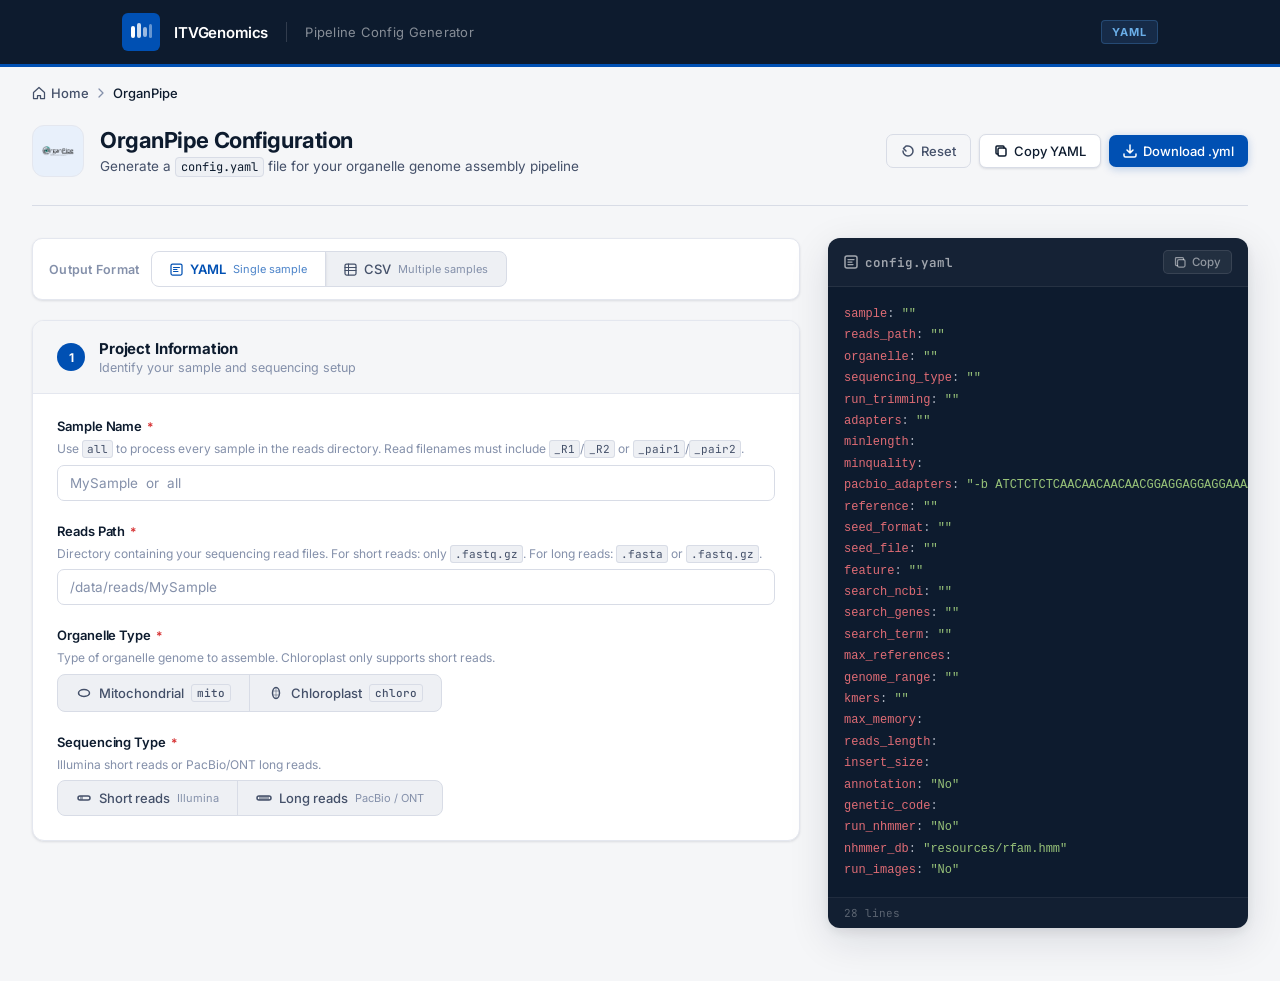
==== commit fdd6c58a: "add csv to organpipe" ====
--- a/organpipe/index.html
+++ b/organpipe/index.html
@@ -86,14 +86,14 @@
             <path d="M10 4V3a1 1 0 00-1-1H3a1 1 0 00-1 1v6a1 1 0 001 1h1" stroke="currentColor" stroke-width="1.5"
               stroke-linecap="round" />
           </svg>
-          Copy YAML
+          <span id="btn-copy-label">Copy YAML</span>
         </button>
         <button id="btn-download" class="op-btn op-btn-primary">
           <svg width="14" height="14" viewBox="0 0 14 14" fill="none">
             <path d="M7 1v8M4 6l3 3 3-3M1 10v1.5A1.5 1.5 0 002.5 13h9a1.5 1.5 0 001.5-1.5V10" stroke="currentColor"
               stroke-width="1.5" stroke-linecap="round" stroke-linejoin="round" />
           </svg>
-          Download .yml
+          <span id="btn-download-label">Download .yml</span>
         </button>
       </div>
     </div>
@@ -103,6 +103,47 @@
 
       <!-- ======= FORM PANEL ======= -->
       <div class="form-panel" id="form-panel">
+
+        <!-- Format Selector Bar -->
+        <div class="format-bar" id="format-bar">
+          <div class="format-bar-left">
+            <span class="format-bar-label">Output Format</span>
+            <div class="segmented-control" role="radiogroup" aria-label="Output format">
+              <label class="segment" id="seg-fmt-yaml">
+                <input type="radio" name="output_format" value="yaml" checked />
+                <span class="segment-label">
+                  <svg width="13" height="13" viewBox="0 0 13 13" fill="none" aria-hidden="true">
+                    <rect x="1" y="1" width="11" height="11" rx="1.5" stroke="currentColor" stroke-width="1.25"/>
+                    <path d="M3.5 4.5h6M3.5 6.5h3.5M3.5 8.5h4.5" stroke="currentColor" stroke-width="1" stroke-linecap="round"/>
+                  </svg>
+                  YAML
+                  <span class="seg-platform">Single sample</span>
+                </span>
+              </label>
+              <label class="segment" id="seg-fmt-csv">
+                <input type="radio" name="output_format" value="csv" />
+                <span class="segment-label">
+                  <svg width="13" height="13" viewBox="0 0 13 13" fill="none" aria-hidden="true">
+                    <rect x="1" y="1" width="11" height="11" rx="1.5" stroke="currentColor" stroke-width="1.25"/>
+                    <path d="M1 4.5h11M1 7.5h11M4.5 1v11" stroke="currentColor" stroke-width="1" stroke-linecap="round"/>
+                  </svg>
+                  CSV
+                  <span class="seg-platform">Multiple samples</span>
+                </span>
+              </label>
+            </div>
+          </div>
+          <div class="csv-controls hidden" id="csv-controls">
+            <span class="csv-row-badge" id="csv-row-count">0 rows</span>
+            <button id="btn-add-row" class="op-btn op-btn-secondary">
+              <svg width="12" height="12" viewBox="0 0 12 12" fill="none" aria-hidden="true">
+                <path d="M6 1v10M1 6h10" stroke="currentColor" stroke-width="1.5" stroke-linecap="round"/>
+              </svg>
+              Add Row
+            </button>
+            <button id="btn-clear-rows" class="op-btn op-btn-ghost">Clear All</button>
+          </div>
+        </div>
 
         <!-- ─────────────────────────────────────────── -->
         <!-- SECTION 1: Project Info                    -->
@@ -526,7 +567,7 @@
               <rect x="1" y="1" width="12" height="12" rx="2" stroke="currentColor" stroke-width="1.5" />
               <path d="M4 4.5h6M4 7h4M4 9.5h5" stroke="currentColor" stroke-width="1.25" stroke-linecap="round" />
             </svg>
-            config.yaml
+            <span id="yaml-filename">config.yaml</span>
           </div>
           <button id="btn-copy-yaml" class="yaml-copy-btn" title="Copy to clipboard">
             <svg width="13" height="13" viewBox="0 0 13 13" fill="none">
--- a/organpipe/organpipe.css
+++ b/organpipe/organpipe.css
@@ -645,10 +645,62 @@
 .y-bool     { color: #56b6c2; }
 .y-null     { color: #56b6c2; font-style: italic; }
 
+/* CSV Syntax Highlighting */
+.csv-header  { color: #61afef; font-weight: 500; }
+.csv-pending { color: rgba(171, 178, 191, 0.38); font-style: italic; }
+
+/* ----------------------------------------------------------------
+   FORMAT BAR
+   ---------------------------------------------------------------- */
+.format-bar {
+  display: flex;
+  align-items: center;
+  justify-content: space-between;
+  gap: 16px;
+  background: var(--bg-white);
+  border: 1px solid var(--border-card);
+  border-radius: 10px;
+  padding: 12px 16px;
+  box-shadow: var(--shadow-sm);
+}
+
+.format-bar-left {
+  display: flex;
+  align-items: center;
+  gap: 12px;
+}
+
+.format-bar-label {
+  font-size: 12.5px;
+  font-weight: 600;
+  color: var(--text-muted);
+  letter-spacing: 0.02em;
+  white-space: nowrap;
+}
+
+/* CSV controls (add/clear row buttons + counter) */
+.csv-controls {
+  display: flex;
+  align-items: center;
+  gap: 8px;
+}
+
+.csv-row-badge {
+  font-size: 12px;
+  font-weight: 600;
+  color: var(--organpipe-color);
+  background: var(--organpipe-bg);
+  border: 1px solid rgba(0, 80, 179, 0.2);
+  border-radius: 20px;
+  padding: 3px 10px;
+  white-space: nowrap;
+}
+
 /* ----------------------------------------------------------------
    UTILITY
    ---------------------------------------------------------------- */
 .hidden { display: none !important; }
+
 
 /* ----------------------------------------------------------------
    RESPONSIVE
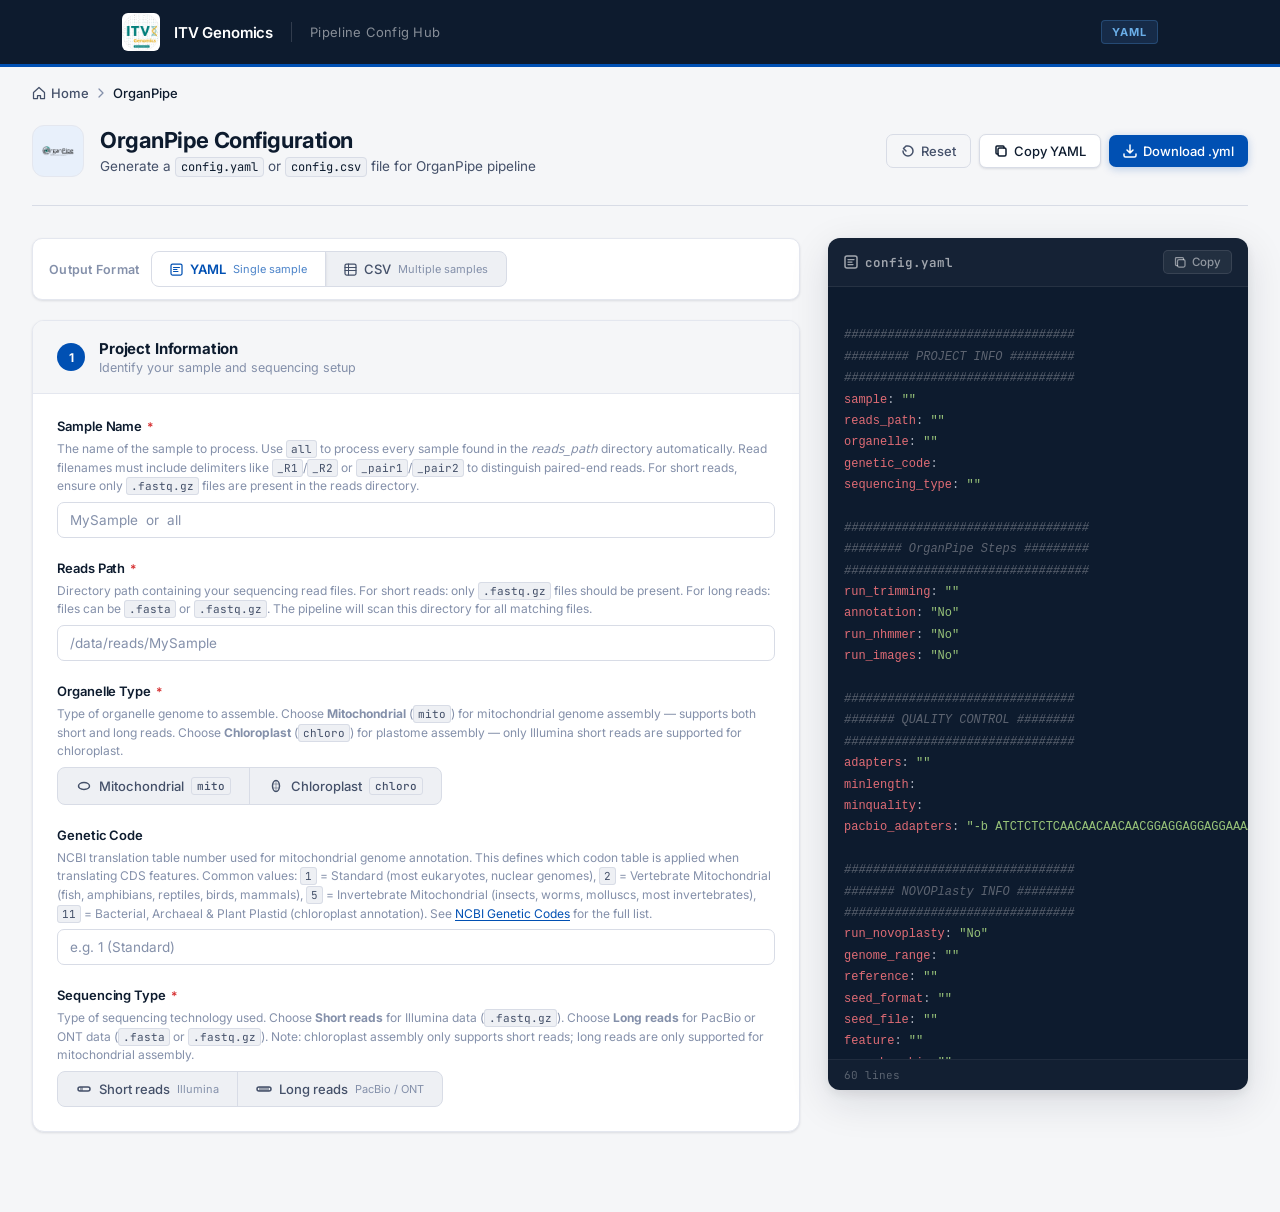
==== commit bcc7810d: "update organpipe config" ====
--- a/organpipe/index.html
+++ b/organpipe/index.html
@@ -21,16 +21,19 @@
   <nav class="top-bar" role="navigation" aria-label="Site header">
     <div class="top-bar-inner">
       <div class="brand-icon" aria-hidden="true">
-        <svg width="22" height="22" viewBox="0 0 22 22" fill="none">
+        <img src="../assets/itvgenomics.png" alt="ITV Genomics logo"
+          onerror="this.style.display='none';this.nextElementSibling.style.display='flex'"
+          style="width:38px;height:38px;object-fit:contain;border-radius:6px;" />
+        <svg style="display:none" width="22" height="22" viewBox="0 0 22 22" fill="none">
           <rect x="1" y="5" width="4" height="12" rx="2" fill="white" />
           <rect x="7" y="2" width="4" height="15" rx="2" fill="white" opacity="0.8" />
           <rect x="13" y="6" width="4" height="10" rx="2" fill="white" opacity="0.6" />
           <rect x="19" y="3" width="3" height="14" rx="1.5" fill="white" opacity="0.4" />
         </svg>
       </div>
-      <span class="brand-name">ITVGenomics</span>
+      <span class="brand-name">ITV Genomics</span>
       <div class="brand-divider" aria-hidden="true"></div>
-      <span class="brand-module">Pipeline Config Generator</span>
+      <span class="brand-module">Pipeline Config Hub</span>
       <div class="nav-spacer"></div>
       <div class="nav-badge">YAML</div>
     </div>
@@ -70,7 +73,7 @@
       </div>
       <div class="op-header-text">
         <h1>OrganPipe Configuration</h1>
-        <p>Generate a <code>config.yaml</code> file for your organelle genome assembly pipeline</p>
+        <p>Generate a <code>config.yaml</code> or <code>config.csv</code> file for OrganPipe pipeline</p>
       </div>
       <div class="op-header-actions">
         <button id="btn-reset" class="op-btn op-btn-ghost" title="Reset all fields">
@@ -145,9 +148,51 @@
           </div>
         </div>
 
+        <!-- CSV Import Bar (visible only in CSV mode) -->
+        <div class="csv-import-bar conditional-group hidden" id="csv-import-bar">
+          <!-- Drop zone: shown until a file is loaded -->
+          <div class="csv-drop-zone" id="csv-drop-zone">
+            <svg width="20" height="20" viewBox="0 0 20 20" fill="none" aria-hidden="true">
+              <rect x="3" y="2" width="14" height="16" rx="2" stroke="currentColor" stroke-width="1.25" />
+              <path d="M7 7h6M7 10h4M7 13h3" stroke="currentColor" stroke-width="1.25" stroke-linecap="round" />
+            </svg>
+            <div class="csv-drop-content">
+              <span class="csv-drop-text">Drop a samples CSV here, or</span>
+              <label for="f-csv-import" class="csv-browse-link">browse file</label>
+              <input type="file" id="f-csv-import" accept=".csv,.txt" class="csv-file-input" />
+            </div>
+            <p class="csv-drop-hint">Minimum columns: <code>sample</code>, <code>reads_path</code>. Optional
+              overrides: <code>seed_file</code>, <code>reference</code>, <code>genome_range</code>, etc. All other
+              values are taken from the form below.</p>
+          </div>
+          <!-- Status bar: shown after a file is loaded -->
+          <div class="csv-import-ok hidden" id="csv-import-ok">
+            <svg width="15" height="15" viewBox="0 0 15 15" fill="none" aria-hidden="true">
+              <circle cx="7.5" cy="7.5" r="6" stroke="currentColor" stroke-width="1.25" />
+              <path d="M4.5 7.5l2 2 4-4" stroke="currentColor" stroke-width="1.25" stroke-linecap="round"
+                stroke-linejoin="round" />
+            </svg>
+            <span id="csv-import-label">0 rows loaded</span>
+            <span class="csv-import-sep">·</span>
+            <span class="csv-import-filename" id="csv-import-filename"></span>
+            <div class="csv-import-actions">
+              <button id="btn-apply-import" class="op-btn op-btn-primary csv-apply-btn">
+                <svg width="12" height="12" viewBox="0 0 12 12" fill="none" aria-hidden="true">
+                  <path d="M2 6h8M7 3l3 3-3 3" stroke="currentColor" stroke-width="1.5" stroke-linecap="round"
+                    stroke-linejoin="round" />
+                </svg>
+                Generate Rows
+              </button>
+              <button id="btn-clear-import" class="op-btn op-btn-ghost csv-remove-btn">Remove</button>
+            </div>
+          </div>
+
+        </div>
+
         <!-- ─────────────────────────────────────────── -->
         <!-- SECTION 1: Project Info                    -->
         <!-- ─────────────────────────────────────────── -->
+
         <section class="form-section" id="section-project">
           <div class="section-header">
             <div class="section-step">1</div>
@@ -163,9 +208,11 @@
                 Sample Name <span class="field-required" title="Required">*</span>
               </label>
               <p class="field-hint">
-                Use <code>all</code> to process every sample in the reads directory.
-                Read filenames must include <code>_R1</code>/<code>_R2</code> or
-                <code>_pair1</code>/<code>_pair2</code>.
+                The name of the sample to process. Use <code>all</code> to process every sample found in the
+                <em>reads_path</em> directory automatically. Read filenames must include delimiters like
+                <code>_R1</code>/<code>_R2</code> or <code>_pair1</code>/<code>_pair2</code> to distinguish
+                paired-end reads. For short reads, ensure only <code>.fastq.gz</code> files are present in the
+                reads directory.
               </p>
               <input class="field-input" type="text" id="f-sample" placeholder="MySample  or  all" autocomplete="off" />
             </div>
@@ -175,9 +222,9 @@
                 Reads Path <span class="field-required" title="Required">*</span>
               </label>
               <p class="field-hint">
-                Directory containing your sequencing read files.
-                For short reads: only <code>.fastq.gz</code>. For long reads: <code>.fasta</code> or
-                <code>.fastq.gz</code>.
+                Directory path containing your sequencing read files. For short reads: only <code>.fastq.gz</code>
+                files should be present. For long reads: files can be <code>.fasta</code> or <code>.fastq.gz</code>.
+                The pipeline will scan this directory for all matching files.
               </p>
               <input class="field-input" type="text" id="f-reads-path" placeholder="/data/reads/MySample"
                 autocomplete="off" />
@@ -188,7 +235,10 @@
                 Organelle Type <span class="field-required" title="Required">*</span>
               </label>
               <p class="field-hint">
-                Type of organelle genome to assemble. Chloroplast only supports short reads.
+                Type of organelle genome to assemble. Choose <strong>Mitochondrial</strong> (<code>mito</code>) for
+                mitochondrial genome assembly — supports both short and long reads. Choose
+                <strong>Chloroplast</strong> (<code>chloro</code>) for plastome assembly — only Illumina short reads
+                are supported for chloroplast.
               </p>
               <div class="segmented-control" role="radiogroup" aria-label="Organelle type">
                 <label class="segment" id="seg-mito">
@@ -223,11 +273,31 @@
               </p>
             </div>
 
+            <div class="field-group" id="fg-genetic-code">
+              <label class="field-label" for="f-genetic-code">Genetic Code</label>
+              <p class="field-hint">
+                NCBI translation table number used for mitochondrial genome annotation. This defines which
+                codon table is applied when translating CDS features. Common values:
+                <code>1</code> = Standard (most eukaryotes, nuclear genomes),
+                <code>2</code> = Vertebrate Mitochondrial (fish, amphibians, reptiles, birds, mammals),
+                <code>5</code> = Invertebrate Mitochondrial (insects, worms, molluscs, most invertebrates),
+                <code>11</code> = Bacterial, Archaeal &amp; Plant Plastid (chloroplast annotation).
+                See <a href="https://www.ncbi.nlm.nih.gov/Taxonomy/Utils/wprintgc.cgi" target="_blank"
+                rel="noopener">NCBI Genetic Codes</a> for the full list.
+              </p>
+              <input class="field-input" type="number" id="f-genetic-code" min="1" max="33" placeholder="e.g. 1 (Standard)" />
+            </div>
+
             <div class="field-group" id="fg-seq-type">
               <label class="field-label">
                 Sequencing Type <span class="field-required" title="Required">*</span>
               </label>
-              <p class="field-hint">Illumina short reads or PacBio/ONT long reads.</p>
+              <p class="field-hint">
+                Type of sequencing technology used. Choose <strong>Short reads</strong> for Illumina data
+                (<code>.fastq.gz</code>). Choose <strong>Long reads</strong> for PacBio or ONT data
+                (<code>.fasta</code> or <code>.fastq.gz</code>). Note: chloroplast assembly only supports short
+                reads; long reads are only supported for mitochondrial assembly.
+              </p>
               <div class="segmented-control" role="radiogroup" aria-label="Sequencing type">
                 <label class="segment" id="seg-short">
                   <input type="radio" name="sequencing_type" value="Short" />
@@ -268,7 +338,7 @@
               <h2 class="section-title">Quality Control</h2>
               <p class="section-desc">Adapter trimming and read filtering</p>
             </div>
-            <span class="section-tool-badge">Fastp</span>
+            <span class="section-tool-badge">Fastp / Cutadapt</span>
           </div>
           <div class="section-body">
 
@@ -276,7 +346,12 @@
               <label class="field-label">
                 Run Trimming <span class="field-required" title="Required">*</span>
               </label>
-              <p class="field-hint">Use Fastp for adapter trimming and quality control.</p>
+              <p class="field-hint">
+                Run <strong>Fastp</strong> for adapter trimming and quality control on short reads. For long PacBio
+                reads, <strong>Cutadapt</strong> is used instead (only <code>.fastq.gz</code> is supported for
+                long-read trimming). Select <em>No</em> to skip this step and proceed directly to assembly with
+                raw reads.
+              </p>
               <div class="yn-control" role="radiogroup" aria-label="Run trimming">
                 <label class="yn-pill"><input type="radio" name="run_trimming" value="Yes"><span>Yes</span></label>
                 <label class="yn-pill"><input type="radio" name="run_trimming" value="No"><span>No</span></label>
@@ -289,7 +364,9 @@
               <div class="field-group" id="fg-adapters">
                 <label class="field-label" for="f-adapters">Adapters File</label>
                 <p class="field-hint">
-                  Path to a text file with adapter sequences. Leave blank for automatic detection by Fastp.
+                  Path to a plain-text file listing adapter sequences to be removed by Fastp, one per line.
+                  Leave blank to let Fastp auto-detect adapters from the reads — this works well for most
+                  standard Illumina libraries. Only applicable for short reads.
                 </p>
                 <input class="field-input" type="text" id="f-adapters" placeholder="/path/to/adapters.txt  (optional)"
                   autocomplete="off" />
@@ -298,12 +375,12 @@
               <div class="field-row">
                 <div class="field-group" id="fg-minlength">
                   <label class="field-label" for="f-minlength">Min Read Length</label>
-                  <p class="field-hint">Reads shorter than this length will be discarded.</p>
+                  <p class="field-hint">Reads shorter than this length (in bp) after trimming will be discarded. Typical values: 50–100 bp.</p>
                   <input class="field-input" type="number" id="f-minlength" min="1" placeholder="e.g. 50" />
                 </div>
                 <div class="field-group" id="fg-minquality">
                   <label class="field-label" for="f-minquality">Min Base Quality</label>
-                  <p class="field-hint">Minimum Phred quality score for base trimming.</p>
+                  <p class="field-hint">Minimum Phred quality score (Q-score) for base trimming. Bases below this threshold are trimmed. Common value: 20 (Q20 = 99% accuracy).</p>
                   <input class="field-input" type="number" id="f-minquality" min="1" max="40" placeholder="e.g. 20" />
                 </div>
               </div>
@@ -315,7 +392,9 @@
               <div class="field-group" id="fg-pacbio-adapters">
                 <label class="field-label" for="f-pacbio-adapters">PacBio Adapter Sequences</label>
                 <p class="field-hint">
-                  Cutadapt adapter arguments. Files must be <code>.fastq.gz</code>. Modify if you need custom adapters.
+                  Cutadapt adapter arguments for PacBio long-read trimming. The default values are the standard
+                  PacBio SMRTbell adapter sequences. Files must be in <code>.fastq.gz</code> format for this
+                  step. Modify only if you are using custom or non-standard adapters.
                 </p>
                 <textarea class="field-input field-textarea" id="f-pacbio-adapters" rows="3"
                   spellcheck="false">-b ATCTCTCTCAACAACAACAACGGAGGAGGAGGAAAAGAGAGAGAT -b ATCTCTCTCTTTTCCTCCTCCTCCGTTGTTGTTGTTGAGAGAGAT</textarea>
@@ -327,157 +406,11 @@
 
 
         <!-- ─────────────────────────────────────────── -->
-        <!-- SECTION 3: Assembly — Short reads only     -->
-        <!-- ─────────────────────────────────────────── -->
-        <section class="form-section reveal-section" id="section-assembly" aria-hidden="true">
-          <div class="section-header">
-            <div class="section-step">3</div>
-            <div class="section-header-text">
-              <h2 class="section-title">Assembly Configuration</h2>
-              <p class="section-desc">Seed files, NCBI search, and assembly parameters</p>
-            </div>
-            <span class="section-tool-badge">NOVOPlasty</span>
-          </div>
-          <div class="section-body">
-
-            <div class="field-group" id="fg-reference">
-              <label class="field-label" for="f-reference">Reference Genome</label>
-              <p class="field-hint">
-                Optional. Path to a reference FASTA file to guide assembly and resolve duplicated regions (mitochondria)
-                or inverted repeats (chloroplast).
-              </p>
-              <input class="field-input" type="text" id="f-reference" placeholder="/path/to/reference.fasta  (optional)"
-                autocomplete="off" />
-            </div>
-
-            <!-- Subsection: Seed -->
-            <div class="subsection-divider">
-              <span>Seed Configuration</span>s
-            </div>
-
-            <div class="field-group" id="fg-seed-format">
-              <label class="field-label" for="f-seed-format">Seed Format</label>
-              <p class="field-hint">Format of the seed file used to initialize assembly. Leave as "None" if using NCBI
-                search.</p>
-              <select class="field-select" id="f-seed-format">
-                <option value="">— None (Search NCBI must be set to Yes) —</option>
-                <option value="fasta">FASTA</option>
-                <option value="genbank">GenBank</option>
-              </select>
-            </div>
-
-            <div id="group-seed-file" class="conditional-group hidden">
-              <div class="field-group" id="fg-seed-file">
-                <label class="field-label" for="f-seed-file">Seed File Path</label>
-                <p class="field-hint">Path to the seed file in the format selected above.</p>
-                <input class="field-input" type="text" id="f-seed-file" placeholder="/path/to/seed.fasta"
-                  autocomplete="off" />
-              </div>
-            </div>
-
-            <div id="group-feature" class="conditional-group hidden">
-              <div class="field-group" id="fg-feature">
-                <label class="field-label" for="f-feature">GenBank Feature</label>
-                <p class="field-hint">Feature type from the GenBank seed file to use for assembly.</p>
-                <select class="field-select" id="f-feature">
-                  <option value="">— Select feature —</option>
-                  <option value="CDS">CDS</option>
-                  <option value="rRNA">rRNA</option>
-                  <option value="tRNA">tRNA</option>
-                </select>
-              </div>
-            </div>
-
-            <!-- Subsection: NCBI -->
-            <div class="subsection-divider">
-              <span>NCBI Search</span>
-              <span class="subsection-note">Use when no seed file is available — set Seed Format to None</span>
-            </div>
-
-            <div class="field-group" id="fg-search-ncbi">
-              <label class="field-label">
-                Search NCBI <span class="field-required" title="Required">*</span>
-              </label>
-              <p class="field-hint">Automatically fetch reference sequences from NCBI to use as seeds.</p>
-              <div class="yn-control" role="radiogroup" aria-label="Search NCBI">
-                <label class="yn-pill"><input type="radio" name="search_ncbi" value="Yes"><span>Yes</span></label>
-                <label class="yn-pill"><input type="radio" name="search_ncbi" value="No"><span>No</span></label>
-              </div>
-            </div>
-
-            <div id="group-ncbi-fields" class="conditional-group hidden">
-
-              <div class="field-group" id="fg-search-genes">
-                <label class="field-label" for="f-search-genes">Genes to Search</label>
-                <p class="field-hint">Comma-separated gene names to query on NCBI (e.g., <code>COI,16S,ATP6</code>).</p>
-                <input class="field-input" type="text" id="f-search-genes" placeholder="COI,16S,ATP6"
-                  autocomplete="off" />
-              </div>
-
-              <div class="field-row">
-                <div class="field-group" id="fg-search-term">
-                  <label class="field-label" for="f-search-term">Taxon Name</label>
-                  <p class="field-hint">Taxon for NCBI query (e.g., <code>Amphisbaena</code>).</p>
-                  <input class="field-input" type="text" id="f-search-term" placeholder="e.g. Amphisbaena"
-                    autocomplete="off" />
-                </div>
-                <div class="field-group" id="fg-max-refs">
-                  <label class="field-label" for="f-max-refs">Max References</label>
-                  <p class="field-hint">Max sequences to download per gene.</p>
-                  <input class="field-input" type="number" id="f-max-refs" min="1" placeholder="e.g. 5" />
-                </div>
-              </div>
-
-            </div><!-- /group-ncbi-fields -->
-
-            <!-- Subsection: Assembly Parameters -->
-            <div class="subsection-divider">
-              <span>Assembly Parameters</span>
-            </div>
-
-            <div class="field-group" id="fg-genome-range">
-              <label class="field-label" for="f-genome-range">Genome Size Range (bp)</label>
-              <p class="field-hint">Expected genome size in base pairs (e.g., <code>15000-18000</code> for mitochondria,
-                <code>130000-160000</code> for chloroplast).
-              </p>
-              <input class="field-input" type="text" id="f-genome-range" placeholder="15000-18000" autocomplete="off" />
-            </div>
-
-            <div class="field-group" id="fg-kmers">
-              <label class="field-label" for="f-kmers">K-mer Sizes</label>
-              <p class="field-hint">Comma-separated k-mer sizes for assembly (e.g., <code>19,23,28,33,39</code>).</p>
-              <input class="field-input" type="text" id="f-kmers" placeholder="19,23,28,33,39" autocomplete="off" />
-            </div>
-
-            <div class="field-row">
-              <div class="field-group" id="fg-max-memory">
-                <label class="field-label" for="f-max-memory">Max Memory (GB)</label>
-                <p class="field-hint">RAM limit for assembly.</p>
-                <input class="field-input" type="number" id="f-max-memory" min="1" placeholder="e.g. 16" />
-              </div>
-              <div class="field-group" id="fg-reads-length">
-                <label class="field-label" for="f-reads-length">Read Length (bp)</label>
-                <p class="field-hint">Sequencing read length.</p>
-                <input class="field-input" type="number" id="f-reads-length" min="1" placeholder="e.g. 150" />
-              </div>
-            </div>
-
-            <div class="field-group" id="fg-insert-size">
-              <label class="field-label" for="f-insert-size">Insert Size (bp)</label>
-              <p class="field-hint">Average insert size of the sequencing library.</p>
-              <input class="field-input" type="number" id="f-insert-size" min="1" placeholder="e.g. 300" />
-            </div>
-
-          </div>
-        </section>
-
-
-        <!-- ─────────────────────────────────────────── -->
-        <!-- SECTION 4: Pipeline Steps                  -->
+        <!-- SECTION 3: Pipeline Steps                  -->
         <!-- ─────────────────────────────────────────── -->
         <section class="form-section reveal-section" id="section-steps" aria-hidden="true">
           <div class="section-header">
-            <div class="section-step" id="steps-step-number">4</div>
+            <div class="section-step" id="steps-step-number">3</div>
             <div class="section-header-text">
               <h2 class="section-title">Pipeline Steps</h2>
               <p class="section-desc">Configure annotation, nhmmer search, and visualization</p>
@@ -485,14 +418,17 @@
           </div>
           <div class="section-body">
 
-            <!-- annotation — Short reads + Long mito -->
+            <!-- annotation — Short reads only -->
             <div id="group-annotation" class="conditional-group hidden">
               <div class="field-group" id="fg-annotation">
                 <label class="field-label">
                   Run Annotation <span class="field-required" title="Required">*</span>
                 </label>
-                <p class="field-hint">Run the annotation pipeline for the assembled organelle genome. Not supported for
-                  chloroplast long reads.</p>
+                <p class="field-hint">
+                  Run the annotation pipeline for the assembled organelle genome. Uses
+                  <strong>MITOS</strong> for mitochondria and <strong>GeSeq / PGA</strong> for chloroplast.
+                  For long-read mitochondrial data, annotation is handled automatically by MitoHifi.
+                </p>
                 <div class="yn-control" role="radiogroup" aria-label="Run annotation">
                   <label class="yn-pill"><input type="radio" name="annotation" value="Yes"
                       checked><span>Yes</span></label>
@@ -501,60 +437,394 @@
               </div>
             </div>
 
-            <!-- Fields that only appear when annotation = Yes -->
-            <div id="group-annotation-fields" class="conditional-group hidden">
-
-              <div class="field-group" id="fg-genetic-code">
-                <label class="field-label" for="f-genetic-code">Genetic Code</label>
-                <p class="field-hint">
-                  NCBI translation table number for annotation (e.g., <code>1</code> = Standard, <code>4</code> =
-                  Mold/Protozoa, <code>5</code> = Invertebrate Mitochondrial). See <a
-                    href="https://www.ncbi.nlm.nih.gov/Taxonomy/Utils/wprintgc.cgi" target="_blank" rel="noopener">NCBI
-                    genetic codes</a>.
-                </p>
-                <input class="field-input" type="number" id="f-genetic-code" min="1" max="33" placeholder="e.g. 1" />
-              </div>
-
+            <!-- nhmmer — Short(annYes) OR Long mito -->
+            <div id="group-nhmmer" class="conditional-group hidden">
               <div class="field-group" id="fg-run-nhmmer">
                 <label class="field-label">
-                  Run nhmmer <span class="field-required" title="Required">*</span>
+                  Run NHMMER <span class="field-required" title="Required">*</span>
                 </label>
-                <p class="field-hint">Identify non-coding RNA and intergenic regions using nhmmer.</p>
+                <p class="field-hint">
+                  Run <strong>nhmmer</strong> to identify non-coding RNA (ncRNA) features and intergenic regions
+                  in the assembled genome using profile Hidden Markov Models (HMMs) against the Rfam database.
+                  Useful for annotating tRNAs, rRNAs, and other structural RNAs missed by standard annotation.
+                  The HMM database is provided with the <code>-nhmmer_db</code> flag when executing the pipeline.
+                </p>
                 <div class="yn-control" role="radiogroup" aria-label="Run nhmmer">
                   <label class="yn-pill"><input type="radio" name="run_nhmmer" value="Yes"><span>Yes</span></label>
                   <label class="yn-pill"><input type="radio" name="run_nhmmer" value="No"
                       checked><span>No</span></label>
                 </div>
               </div>
-
-              <div id="group-nhmmer-db" class="conditional-group hidden">
-                <div class="field-group" id="fg-nhmmer-db">
-                  <label class="field-label" for="f-nhmmer-db">nhmmer Database Path</label>
-                  <p class="field-hint">Path to the HMM database file for nhmmer.</p>
-                  <input class="field-input" type="text" id="f-nhmmer-db" value="resources/rfam.hmm"
+            </div>
+
+            <!-- run_images — Short reads + annotation=Yes only -->
+            <div id="group-run-images" class="conditional-group hidden">
+              <div class="field-group" id="fg-run-images">
+                <label class="field-label">
+                  Generate Images <span class="field-required" title="Required">*</span>
+                </label>
+                <p class="field-hint">
+                  Generate visualizations for the assembled genome, including <strong>OGDraw</strong> circular
+                  genome diagrams, read depth coverage plots, and recruitment plots. Only supported for short-read
+                  assemblies. Not available for long-read data.
+                </p>
+                <div class="yn-control" role="radiogroup" aria-label="Generate images">
+                  <label class="yn-pill"><input type="radio" name="run_images" value="Yes"><span>Yes</span></label>
+                  <label class="yn-pill"><input type="radio" name="run_images" value="No"
+                      checked><span>No</span></label>
+                </div>
+              </div>
+            </div>
+
+          </div>
+        </section>
+
+
+        <!-- ─────────────────────────────────────────── -->
+        <!-- SECTION 4: NOVOPlasty Assembly             -->
+        <!-- ─────────────────────────────────────────── -->
+        <section class="form-section reveal-section" id="section-novoplasty" aria-hidden="true">
+          <div class="section-header">
+            <div class="section-step" id="novo-step-number">4</div>
+            <div class="section-header-text">
+              <h2 class="section-title">NOVOPlasty Assembly</h2>
+              <p class="section-desc">Seed-based organelle genome assembler — short reads only</p>
+            </div>
+            <span class="section-tool-badge">NOVOPlasty</span>
+          </div>
+          <div class="section-body">
+
+            <div class="field-group" id="fg-run-novoplasty">
+              <label class="field-label">
+                Run NOVOPlasty <span class="field-required" title="Required">*</span>
+              </label>
+              <p class="field-hint">
+                Run <strong>NOVOPlasty</strong> for organelle genome assembly. NOVOPlasty is a seed-and-extend
+                assembler designed specifically for organelle genomes that works directly on raw Illumina reads.
+                At least one of NOVOPlasty or GetOrganelle should be enabled.
+              </p>
+              <div class="yn-control" role="radiogroup" aria-label="Run NOVOPlasty">
+                <label class="yn-pill"><input type="radio" name="run_novoplasty" value="Yes" checked><span>Yes</span></label>
+                <label class="yn-pill"><input type="radio" name="run_novoplasty" value="No"><span>No</span></label>
+              </div>
+            </div>
+
+            <!-- NOVOPlasty parameters — hidden when run_novoplasty = No -->
+            <div id="group-novo-params" class="conditional-group">
+
+              <div class="field-group" id="fg-reference">
+                <label class="field-label" for="f-reference">Reference Genome</label>
+                <p class="field-hint">
+                  Optional. Path to a reference genome in FASTA format. NOVOPlasty uses this as a guide to
+                  resolve duplicated regions in plant mitochondria or the inverted repeat (IR) in chloroplasts.
+                  If not available, leave blank and use a seed file or NCBI search instead.
+                </p>
+                <input class="field-input" type="text" id="f-reference" placeholder="/path/to/reference.fasta  (optional)"
+                  autocomplete="off" />
+              </div>
+
+              <!-- Subsection: Seed -->
+              <div class="subsection-divider">
+                <span>Seed Configuration</span>
+              </div>
+
+              <div class="field-group" id="fg-seed-format">
+                <label class="field-label" for="f-seed-format">Seed Format</label>
+                <p class="field-hint">
+                  Format of the seed file used to initialize NOVOPlasty assembly. The seed should contain a
+                  known gene or sequence from the target organelle. Choose <em>FASTA</em> for a plain sequence
+                  file, or <em>GenBank</em> to use a GenBank-annotated file (you will then specify which feature
+                  type to use). Leave as <em>None</em> if you want to fetch seeds automatically from NCBI.
+                  For long-read sequencing, leave this blank and use Search NCBI.
+                </p>
+                <select class="field-select" id="f-seed-format">
+                  <option value="">— None (Search NCBI must be set to Yes) —</option>
+                  <option value="fasta">FASTA</option>
+                  <option value="genbank">GenBank</option>
+                </select>
+              </div>
+
+              <div id="group-seed-file" class="conditional-group hidden">
+                <div class="field-group" id="fg-seed-file">
+                  <label class="field-label" for="f-seed-file">Seed File Path</label>
+                  <p class="field-hint">Path to the seed file in the format selected above. The seed should be a short sequence (e.g., a mitochondrial gene) from a closely related organism.</p>
+                  <input class="field-input" type="text" id="f-seed-file" placeholder="/path/to/seed.fasta"
                     autocomplete="off" />
                 </div>
               </div>
 
-              <!-- run_images — Short reads only -->
-              <div id="group-run-images" class="conditional-group hidden">
-                <div class="field-group" id="fg-run-images">
-                  <label class="field-label">
-                    Generate Images <span class="field-required" title="Required">*</span>
-                  </label>
-                  <p class="field-hint">Generate OGDraw diagrams, read depth plots.</p>
-                  <div class="yn-control" role="radiogroup" aria-label="Generate images">
-                    <label class="yn-pill"><input type="radio" name="run_images" value="Yes"><span>Yes</span></label>
-                    <label class="yn-pill"><input type="radio" name="run_images" value="No"
-                        checked><span>No</span></label>
+              <div id="group-feature" class="conditional-group hidden">
+                <div class="field-group" id="fg-feature">
+                  <label class="field-label" for="f-feature">GenBank Feature</label>
+                  <p class="field-hint">
+                    Feature type to extract from the GenBank seed file for assembly initialization.
+                    <strong>CDS</strong> = protein-coding sequences, <strong>rRNA</strong> = ribosomal RNA genes,
+                    <strong>tRNA</strong> = transfer RNA genes.
+                  </p>
+                  <select class="field-select" id="f-feature">
+                    <option value="">— Select feature —</option>
+                    <option value="CDS">CDS</option>
+                    <option value="rRNA">rRNA</option>
+                    <option value="tRNA">tRNA</option>
+                  </select>
+                </div>
+              </div>
+
+              <!-- Subsection: NCBI -->
+              <div class="subsection-divider">
+                <span>NCBI Search</span>
+                <span class="subsection-note">Use when no seed file is available — set Seed Format to None</span>
+              </div>
+
+              <div class="field-group" id="fg-search-ncbi">
+                <label class="field-label">
+                  Search NCBI <span class="field-required" title="Required">*</span>
+                </label>
+                <p class="field-hint">
+                  Automatically search and download reference sequences from NCBI to use as seeds for assembly.
+                  Requires internet access. Set <em>Seed Format</em> to None when this is enabled. For long
+                  reads, this must be set to <em>Yes</em>. Set to <em>No</em> if you are providing a local seed
+                  file above.
+                </p>
+                <div class="yn-control" role="radiogroup" aria-label="Search NCBI">
+                  <label class="yn-pill"><input type="radio" name="search_ncbi" value="Yes"><span>Yes</span></label>
+                  <label class="yn-pill"><input type="radio" name="search_ncbi" value="No"><span>No</span></label>
+                </div>
+              </div>
+
+              <div id="group-ncbi-fields" class="conditional-group hidden">
+
+                <div class="field-group" id="fg-search-genes">
+                  <label class="field-label" for="f-search-genes">Genes to Search</label>
+                  <p class="field-hint">
+                    Comma-separated list of gene names to query on NCBI. These genes will be used as seeds for
+                    assembly. Examples for mitochondria: <code>COI,16S,ATP6</code>. Examples for chloroplast:
+                    <code>rbcL,matK,trnL</code>. At least one gene is required when NCBI search is enabled.
+                  </p>
+                  <input class="field-input" type="text" id="f-search-genes" placeholder="COI,16S,ATP6"
+                    autocomplete="off" />
+                </div>
+
+                <div class="field-row">
+                  <div class="field-group" id="fg-search-term">
+                    <label class="field-label" for="f-search-term">Taxon Name</label>
+                    <p class="field-hint">Taxonomic name used as the NCBI query (e.g., <code>Amphisbaena</code>, <code>Homo sapiens</code>). Narrows the search to sequences from related species.</p>
+                    <input class="field-input" type="text" id="f-search-term" placeholder="e.g. Amphisbaena"
+                      autocomplete="off" />
                   </div>
-                </div>
-              </div>
-
-            </div><!-- /group-annotation-fields -->
+                  <div class="field-group" id="fg-max-refs">
+                    <label class="field-label" for="f-max-refs">Max References</label>
+                    <p class="field-hint">Maximum number of reference sequences to download from NCBI per gene. Higher values increase coverage but slow download. Typical: 3–10.</p>
+                    <input class="field-input" type="number" id="f-max-refs" min="1" placeholder="e.g. 5" />
+                  </div>
+                </div>
+
+              </div><!-- /group-ncbi-fields -->
+
+              <!-- Subsection: Assembly Parameters -->
+              <div class="subsection-divider">
+                <span>Assembly Parameters</span>
+              </div>
+
+              <div class="field-group" id="fg-genome-range">
+                <label class="field-label" for="f-genome-range">Genome Size Range (bp)</label>
+                <p class="field-hint">
+                  Expected genome size range in base pairs. NOVOPlasty uses this to determine when assembly
+                  is complete. Typical ranges: <code>15000–18000</code> for animal mitochondria,
+                  <code>200000–650000</code> for plant mitochondria, <code>130000–160000</code> for chloroplast.
+                  Format: <code>min-max</code>.
+                </p>
+                <input class="field-input" type="text" id="f-genome-range" placeholder="15000-18000" autocomplete="off" />
+              </div>
+
+              <div class="field-group" id="fg-kmers">
+                <label class="field-label" for="f-kmers">K-mer Sizes</label>
+                <p class="field-hint">
+                  Comma-separated list of k-mer sizes for the assembly graph. NOVOPlasty will try each k-mer
+                  size. Smaller k-mers improve sensitivity for low-coverage regions; larger k-mers improve
+                  specificity. Recommended: <code>19,23,33</code> for standard Illumina libraries.
+                </p>
+                <input class="field-input" type="text" id="f-kmers" placeholder="19,23,28,33,39" autocomplete="off" />
+              </div>
+
+              <div class="field-row">
+                <div class="field-group" id="fg-max-memory">
+                  <label class="field-label" for="f-max-memory">Max Memory (GB)</label>
+                  <p class="field-hint">Maximum RAM (in GB) allowed during assembly. Set this to the available memory on your system to prevent out-of-memory errors.</p>
+                  <input class="field-input" type="number" id="f-max-memory" min="1" placeholder="e.g. 16" />
+                </div>
+                <div class="field-group" id="fg-reads-length">
+                  <label class="field-label" for="f-reads-length">Read Length (bp)</label>
+                  <p class="field-hint">Sequencing read length in base pairs. For Illumina: typically 100, 150, or 250 bp. Check your sequencing report if unsure.</p>
+                  <input class="field-input" type="number" id="f-reads-length" min="1" placeholder="e.g. 150" />
+                </div>
+              </div>
+
+              <div class="field-group" id="fg-insert-size">
+                <label class="field-label" for="f-insert-size">Insert Size (bp)</label>
+                <p class="field-hint">
+                  Average insert size of the sequencing library in base pairs — the distance between the two
+                  paired-end read adapters. Typical values: 300–500 bp for standard paired-end libraries.
+                  Check your library preparation protocol or sequencing QC report.
+                </p>
+                <input class="field-input" type="number" id="f-insert-size" min="1" placeholder="e.g. 300" />
+              </div>
+
+            </div><!-- /group-novo-params -->
 
           </div>
         </section>
+
+
+        <!-- ─────────────────────────────────────────── -->
+        <!-- SECTION 5: GetOrganelle — short reads only -->
+        <!-- ─────────────────────────────────────────── -->
+        <section class="form-section reveal-section" id="section-getorganelle" aria-hidden="true">
+          <div class="section-header">
+            <div class="section-step" id="go-step-number">5</div>
+            <div class="section-header-text">
+              <h2 class="section-title">GetOrganelle Assembly</h2>
+              <p class="section-desc">Graph-based organelle assembler — short reads only</p>
+            </div>
+            <span class="section-tool-badge">GetOrganelle</span>
+          </div>
+          <div class="section-body">
+
+            <div class="field-group" id="fg-run-getorganelle">
+              <label class="field-label">
+                Run GetOrganelle <span class="field-required" title="Required">*</span>
+              </label>
+              <p class="field-hint">
+                Run <strong>GetOrganelle</strong> for organelle genome assembly. GetOrganelle uses an iterative
+                read-enrichment and graph-based approach to assemble organelle genomes from Illumina short reads.
+                It can handle multi-organelle assembly and complex repeat structures. Can be run alongside
+                NOVOPlasty for cross-validation.
+              </p>
+              <div class="yn-control" role="radiogroup" aria-label="Run GetOrganelle">
+                <label class="yn-pill"><input type="radio" name="run_getorganelle" value="Yes"><span>Yes</span></label>
+                <label class="yn-pill"><input type="radio" name="run_getorganelle" value="No" checked><span>No</span></label>
+              </div>
+            </div>
+
+            <!-- GetOrganelle fields — shown when run_getorganelle = Yes -->
+            <div id="group-go-fields" class="conditional-group hidden">
+
+              <div class="field-group" id="fg-database">
+                <label class="field-label" for="f-database">Organelle Database</label>
+                <p class="field-hint">
+                  The organelle-type database flag used by GetOrganelle (<code>-F</code> option). Select the
+                  type that matches your target organelle:
+                  <code>embplant_pt</code> (land plant plastome),
+                  <code>other_pt</code> (non-land plant plastome),
+                  <code>embplant_mt</code> (plant mitogenome),
+                  <code>embplant_nr</code> (plant nuclear rDNA),
+                  <code>animal_mt</code> (animal mitogenome),
+                  <code>fungus_mt</code> (fungal mitogenome),
+                  <code>fungus_nr</code> (fungal nuclear rDNA).
+                  Multiple types can be combined with commas (e.g., <code>embplant_mt,other_pt</code>).
+                </p>
+                <select class="field-select" id="f-database">
+                  <option value="">— Select database —</option>
+                  <option value="embplant_pt">embplant_pt — Land plant plastome</option>
+                  <option value="other_pt">other_pt — Non-land plant plastome</option>
+                  <option value="embplant_mt">embplant_mt — Plant mitogenome</option>
+                  <option value="embplant_nr">embplant_nr — Plant nuclear rDNA</option>
+                  <option value="animal_mt">animal_mt — Animal mitogenome</option>
+                  <option value="fungus_mt">fungus_mt — Fungal mitogenome</option>
+                  <option value="fungus_nr">fungus_nr — Fungal nuclear rDNA</option>
+                </select>
+              </div>
+
+              <div class="field-row">
+                <div class="field-group" id="fg-n-rounds">
+                  <label class="field-label" for="f-n-rounds">Max Extending Rounds</label>
+                  <p class="field-hint">
+                    Maximum number of read-enrichment rounds (<code>-R</code>). Higher values assemble more of
+                    the genome but take longer. Defaults: <code>15</code> (embplant_pt), <code>30</code>
+                    (embplant_mt / other_pt), <code>10</code> (animal/fungus/nr). Minimum recommended: 2.
+                  </p>
+                  <input class="field-input" type="number" id="f-n-rounds" min="2" placeholder="e.g. 15" />
+                </div>
+                <div class="field-group" id="fg-target-size">
+                  <label class="field-label" for="f-target-size">Target Genome Size (bp)</label>
+                  <p class="field-hint">
+                    Hypothetical target genome size used to estimate word size (<code>-t</code>). Defaults:
+                    <code>130000</code> (embplant_pt), <code>390000</code> (embplant_mt), <code>13000</code>
+                    (animal_mt), <code>65000</code> (fungus_mt). For multi-organelle mode, provide a
+                    comma-separated list matching each database type.
+                  </p>
+                  <input class="field-input" type="text" id="f-target-size" placeholder="e.g. 130000" />
+                </div>
+              </div>
+
+              <div class="field-group" id="fg-spades-kmers">
+                <label class="field-label" for="f-spades-kmers">SPAdes K-mer Sizes</label>
+                <p class="field-hint">
+                  K-mer sizes for the internal SPAdes assembler, in the same format as SPAdes (<code>-k</code>).
+                  Comma-separated list, e.g., <code>21,55,85,115</code>. Using a range of k-mer sizes improves
+                  assembly quality across varying coverage regions.
+                </p>
+                <input class="field-input" type="text" id="f-spades-kmers" placeholder="e.g. 21,55,85,115"
+                  autocomplete="off" />
+              </div>
+
+              <div class="field-group" id="fg-extra-flags">
+                <label class="field-label" for="f-extra-flags">Extra Flags</label>
+                <p class="field-hint">
+                  Any additional command-line flags to pass directly to the GetOrganelle command. Use this for
+                  advanced tuning not covered by the options above. Refer to the
+                  <a href="https://github.com/Kinggerm/GetOrganelle" target="_blank" rel="noopener">GetOrganelle
+                  documentation</a> for available flags.
+                </p>
+                <input class="field-input" type="text" id="f-extra-flags" placeholder="e.g. --reduce-reads-for-coverage inf"
+                  autocomplete="off" />
+              </div>
+
+            </div><!-- /group-go-fields -->
+
+          </div>
+        </section>
+
+
+        <!-- ─────────────────────────────────────────── -->
+        <!-- SECTION 6: MitoHifi — long mito only       -->
+        <!-- ─────────────────────────────────────────── -->
+        <section class="form-section reveal-section" id="section-mitohifi" aria-hidden="true">
+          <div class="section-header">
+            <div class="section-step" id="mh-step-number">4</div>
+            <div class="section-header-text">
+              <h2 class="section-title">MitoHifi Assembly</h2>
+              <p class="section-desc">Long-read mitogenome assembler — long reads + mito only</p>
+            </div>
+            <span class="section-tool-badge">MitoHifi</span>
+          </div>
+          <div class="section-body">
+
+            <div class="field-group" id="fg-search-species">
+              <label class="field-label" for="f-search-species">Search Species</label>
+              <p class="field-hint">
+                Taxon name used to search NCBI for complete mitogenome reference sequences for MitoHifi
+                assembly (e.g., <code>Amphisbaena</code>, <code>Homo sapiens</code>). MitoHifi requires a
+                closely related complete mitochondrial genome as a reference to guide assembly from long reads.
+                This should be a genus or species name present in NCBI.
+              </p>
+              <input class="field-input" type="text" id="f-search-species" placeholder="e.g. Amphisbaena"
+                autocomplete="off" />
+            </div>
+
+            <div class="field-group" id="fg-n-references">
+              <label class="field-label" for="f-n-references">Number of References</label>
+              <p class="field-hint">
+                Maximum number of complete mitogenome reference sequences to download from NCBI per search.
+                More references improve the probability of finding a suitable guide genome, but increase
+                download and processing time. Typical value: 3–10.
+              </p>
+              <input class="field-input" type="number" id="f-n-references" min="1" placeholder="e.g. 5" />
+            </div>
+
+          </div>
+        </section>
+
 
       </div><!-- /form-panel -->
 
--- a/style.css
+++ b/style.css
@@ -28,10 +28,12 @@
   --organpipe-color: #0050b3;
   --pipeasm-color:   #005f5f;
   --procura-color:   #5b2a86;
+  --pimba-color:     #0d9488;
 
   --organpipe-bg: #e8f0fb;
   --pipeasm-bg:   #e6f4f4;
   --procura-bg:   #f0eaf8;
+  --pimba-bg:     #e6f7f6;
 
   --shadow-sm:  0 1px 3px rgba(13, 27, 46, 0.08), 0 1px 2px rgba(13, 27, 46, 0.04);
   --shadow-md:  0 4px 16px rgba(13, 27, 46, 0.10), 0 2px 6px rgba(13, 27, 46, 0.06);
@@ -88,7 +90,7 @@
   justify-content: center;
   width: 38px;
   height: 38px;
-  background: var(--accent);
+  background: #ffffff;
   border-radius: var(--radius-sm);
   flex-shrink: 0;
 }
@@ -141,9 +143,8 @@
    HERO / INTRO SECTION
    ============================================================ */
 .hero {
-  padding: 56px 0 48px;
-  border-bottom: 1px solid var(--border);
-  margin-bottom: 48px;
+  padding: 56px 0 8px;
+  margin-bottom: 24px;
 }
 
 .hero-eyebrow {
@@ -178,7 +179,7 @@
   font-size: 16px;
   color: var(--text-secondary);
   line-height: 1.65;
-  max-width: 520px;
+  max-width: 780px;
 }
 
 /* ============================================================
@@ -250,6 +251,7 @@
 #card-organpipe .card-stripe { background: var(--organpipe-color); }
 #card-pipeasm   .card-stripe { background: var(--pipeasm-color); }
 #card-procura   .card-stripe { background: var(--procura-color); }
+#card-pimba     .card-stripe { background: var(--pimba-color); }
 
 /* Card inner layout */
 .card-inner {
@@ -274,6 +276,7 @@
 #card-organpipe .card-logo { background: var(--organpipe-bg); }
 #card-pipeasm   .card-logo { background: var(--pipeasm-bg); }
 #card-procura   .card-logo { background: var(--procura-bg); }
+#card-pimba     .card-logo { background: var(--pimba-bg); }
 
 .card-logo img {
   width: 100%;
@@ -293,6 +296,7 @@
 #card-organpipe .logo-fallback { color: var(--organpipe-color); }
 #card-pipeasm   .logo-fallback { color: var(--pipeasm-color); }
 #card-procura   .logo-fallback { color: var(--procura-color); }
+#card-pimba     .logo-fallback { color: var(--pimba-color); }
 
 /* Card content */
 .card-content { display: flex; flex-direction: column; gap: 6px; }
@@ -349,6 +353,7 @@
 #card-organpipe:hover .card-action-label { color: var(--organpipe-color); }
 #card-pipeasm:hover   .card-action-label { color: var(--pipeasm-color); }
 #card-procura:hover   .card-action-label { color: var(--procura-color); }
+#card-pimba:hover     .card-action-label { color: var(--pimba-color); }
 
 .card-action-label,
 .card-action-arrow {
@@ -362,6 +367,7 @@
 #card-organpipe:hover .card-action-arrow { color: var(--organpipe-color); transform: translateX(3px); }
 #card-pipeasm:hover   .card-action-arrow { color: var(--pipeasm-color);   transform: translateX(3px); }
 #card-procura:hover   .card-action-arrow { color: var(--procura-color);   transform: translateX(3px); }
+#card-pimba:hover     .card-action-arrow { color: var(--pimba-color);     transform: translateX(3px); }
 
 /* ============================================================
    FOOTER
@@ -426,3 +432,4 @@
 .pipeline-card:nth-child(1) { animation: fade-in-up 0.45s ease both 0.28s; }
 .pipeline-card:nth-child(2) { animation: fade-in-up 0.45s ease both 0.36s; }
 .pipeline-card:nth-child(3) { animation: fade-in-up 0.45s ease both 0.44s; }
+.pipeline-card:nth-child(4) { animation: fade-in-up 0.45s ease both 0.52s; }
--- a/organpipe/organpipe.css
+++ b/organpipe/organpipe.css
@@ -646,8 +646,9 @@
 .y-null     { color: #56b6c2; font-style: italic; }
 
 /* CSV Syntax Highlighting */
-.csv-header  { color: #61afef; font-weight: 500; }
-.csv-pending { color: rgba(171, 178, 191, 0.38); font-style: italic; }
+.csv-header   { color: #61afef; font-weight: 500; }
+.csv-imported { color: #e5c07b; }
+.csv-pending  { color: rgba(171, 178, 191, 0.38); font-style: italic; }
 
 /* ----------------------------------------------------------------
    FORMAT BAR
@@ -678,7 +679,6 @@
   white-space: nowrap;
 }
 
-/* CSV controls (add/clear row buttons + counter) */
 .csv-controls {
   display: flex;
   align-items: center;
@@ -697,6 +697,136 @@
 }
 
 /* ----------------------------------------------------------------
+   CSV IMPORT BAR
+   ---------------------------------------------------------------- */
+.csv-import-bar {
+  border-radius: 10px;
+  overflow: hidden;
+  border: 1.5px dashed var(--border);
+  background: var(--bg-white);
+  transition: border-color 0.2s;
+}
+
+/* Drop Zone */
+.csv-drop-zone {
+  display: flex;
+  flex-direction: column;
+  align-items: center;
+  gap: 8px;
+  padding: 22px 20px;
+  cursor: pointer;
+  color: var(--text-muted);
+  transition: background 0.15s, color 0.15s;
+  text-align: center;
+}
+
+.csv-drop-zone:hover,
+.csv-drop-zone.drag-over {
+  background: var(--organpipe-bg);
+  color: var(--organpipe-color);
+  border-color: var(--organpipe-color);
+}
+
+.csv-drop-zone.drag-over {
+  background: rgba(0, 80, 179, 0.08);
+}
+
+.csv-drop-content {
+  display: flex;
+  align-items: center;
+  gap: 6px;
+  font-size: 13.5px;
+  font-weight: 500;
+}
+
+.csv-drop-text {
+  color: var(--text-secondary);
+}
+
+.csv-browse-link {
+  color: var(--organpipe-color);
+  font-weight: 600;
+  cursor: pointer;
+  text-decoration: underline;
+  text-underline-offset: 2px;
+}
+
+.csv-file-input {
+  position: absolute;
+  opacity: 0;
+  pointer-events: none;
+  width: 0;
+  height: 0;
+}
+
+.csv-drop-hint {
+  font-size: 11.5px;
+  color: var(--text-muted);
+  line-height: 1.5;
+  max-width: 480px;
+}
+
+.csv-drop-hint code {
+  font-family: 'JetBrains Mono', monospace;
+  font-size: 10.5px;
+  background: var(--bg-section);
+  border: 1px solid var(--border);
+  border-radius: 3px;
+  padding: 1px 4px;
+  color: var(--text-secondary);
+}
+
+/* Import success status row */
+.csv-import-ok {
+  display: flex;
+  align-items: center;
+  gap: 8px;
+  padding: 10px 16px;
+  font-size: 13px;
+  color: #2e7d32;
+  background: #f1f8f2;
+  border-top: 1px solid #c8e6c9;
+}
+
+.csv-import-ok svg { flex-shrink: 0; stroke: #2e7d32; }
+
+.csv-import-sep {
+  color: var(--text-muted);
+}
+
+.csv-import-filename {
+  font-family: 'JetBrains Mono', monospace;
+  font-size: 11.5px;
+  color: var(--text-secondary);
+  flex: 1;
+  min-width: 0;
+  overflow: hidden;
+  text-overflow: ellipsis;
+  white-space: nowrap;
+}
+
+.csv-remove-btn {
+  font-size: 11.5px;
+  padding: 4px 10px;
+  flex-shrink: 0;
+}
+
+.csv-import-actions {
+  display: flex;
+  align-items: center;
+  gap: 6px;
+  margin-left: auto;
+  flex-shrink: 0;
+}
+
+.csv-apply-btn {
+  font-size: 12px;
+  padding: 5px 12px;
+  gap: 5px;
+  box-shadow: 0 1px 4px rgba(0, 80, 179, 0.25);
+}
+
+/* ----------------------------------------------------------------
    UTILITY
    ---------------------------------------------------------------- */
 .hidden { display: none !important; }
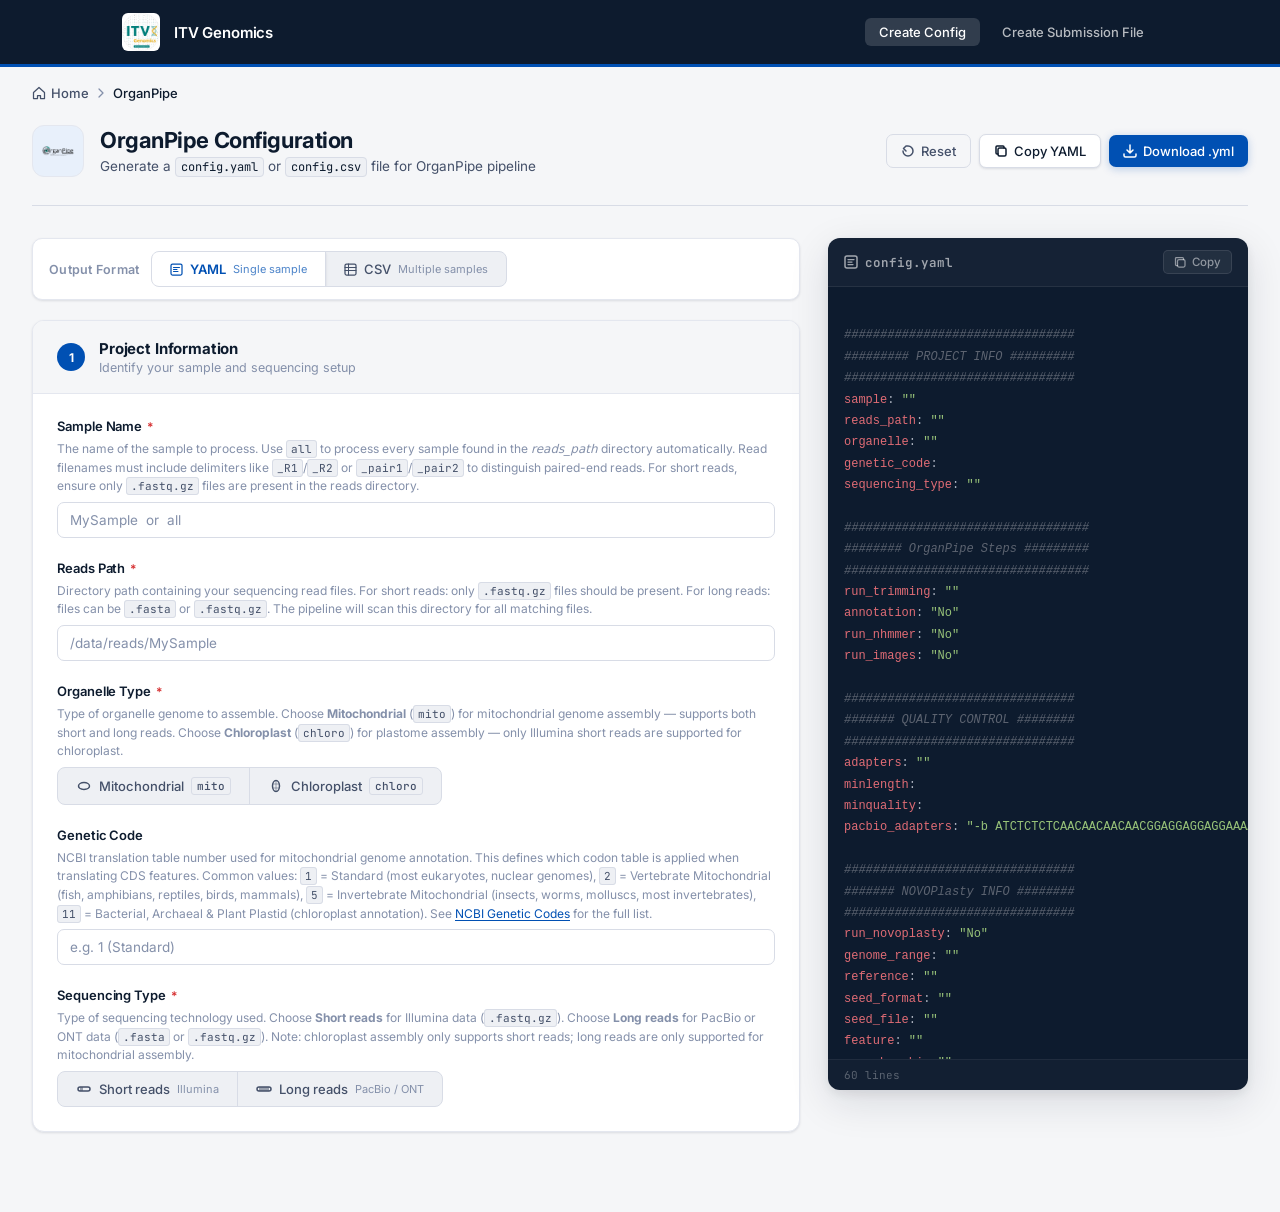
==== commit 6b2e8dec: "update PIMBA config" ====
--- a/organpipe/index.html
+++ b/organpipe/index.html
@@ -32,10 +32,11 @@
         </svg>
       </div>
       <span class="brand-name">ITV Genomics</span>
-      <div class="brand-divider" aria-hidden="true"></div>
-      <span class="brand-module">Pipeline Config Hub</span>
       <div class="nav-spacer"></div>
-      <div class="nav-badge">YAML</div>
+      <div class="nav-links">
+        <a href="../index.html" class="nav-btn active">Create Config</a>
+        <a href="../submission.html" class="nav-btn">Create Submission File</a>
+      </div>
     </div>
   </nav>
 
@@ -374,12 +375,12 @@
 
               <div class="field-row">
                 <div class="field-group" id="fg-minlength">
-                  <label class="field-label" for="f-minlength">Min Read Length</label>
+                  <label class="field-label" for="f-minlength">Minimum Read Length</label>
                   <p class="field-hint">Reads shorter than this length (in bp) after trimming will be discarded. Typical values: 50–100 bp.</p>
                   <input class="field-input" type="number" id="f-minlength" min="1" placeholder="e.g. 50" />
                 </div>
                 <div class="field-group" id="fg-minquality">
-                  <label class="field-label" for="f-minquality">Min Base Quality</label>
+                  <label class="field-label" for="f-minquality">Minimum Base Quality</label>
                   <p class="field-hint">Minimum Phred quality score (Q-score) for base trimming. Bases below this threshold are trimmed. Common value: 20 (Q20 = 99% accuracy).</p>
                   <input class="field-input" type="number" id="f-minquality" min="1" max="40" placeholder="e.g. 20" />
                 </div>
@@ -426,7 +427,7 @@
                 </label>
                 <p class="field-hint">
                   Run the annotation pipeline for the assembled organelle genome. Uses
-                  <strong>MITOS</strong> for mitochondria and <strong>GeSeq / PGA</strong> for chloroplast.
+                  <strong>MITOS</strong> for mitochondria and <strong>CPGAVAS2 and Chloe</strong> for chloroplast.
                   For long-read mitochondrial data, annotation is handled automatically by MitoHifi.
                 </p>
                 <div class="yn-control" role="radiogroup" aria-label="Run annotation">
--- a/style.css
+++ b/style.css
@@ -102,33 +102,32 @@
   letter-spacing: -0.01em;
 }
 
-.brand-divider {
-  width: 1px;
-  height: 20px;
-  background: rgba(255,255,255,0.15);
-  margin: 0 4px;
-}
-
-.brand-module {
+.nav-links {
+  display: flex;
+  gap: 8px;
+  align-items: center;
+}
+
+.nav-btn {
   font-size: 13px;
-  font-weight: 400;
-  color: rgba(255,255,255,0.5);
-  letter-spacing: 0.02em;
+  font-weight: 500;
+  color: rgba(255, 255, 255, 0.7);
+  padding: 6px 14px;
+  border-radius: 6px;
+  transition: all var(--transition);
+}
+
+.nav-btn:hover {
+  color: #fff;
+  background: rgba(255, 255, 255, 0.1);
+}
+
+.nav-btn.active {
+  color: #fff;
+  background: rgba(255, 255, 255, 0.15);
 }
 
 .nav-spacer { flex: 1; }
-
-.nav-badge {
-  font-size: 11px;
-  font-weight: 700;
-  letter-spacing: 0.1em;
-  text-transform: uppercase;
-  color: var(--blue-300);
-  background: rgba(74, 144, 217, 0.15);
-  border: 1px solid rgba(74, 144, 217, 0.3);
-  border-radius: 4px;
-  padding: 4px 10px;
-}
 
 /* ============================================================
    PAGE LAYOUT
@@ -312,6 +311,7 @@
   font-size: 13.5px;
   line-height: 1.6;
   color: var(--text-secondary);
+  text-align: justify;
 }
 
 /* Tags */
--- a/organpipe/organpipe.css
+++ b/organpipe/organpipe.css
@@ -829,6 +829,12 @@
 /* ----------------------------------------------------------------
    UTILITY
    ---------------------------------------------------------------- */
+.field-row {
+  display: grid;
+  grid-template-columns: 1fr 1fr;
+  gap: 20px;
+}
+
 .hidden { display: none !important; }
 
 
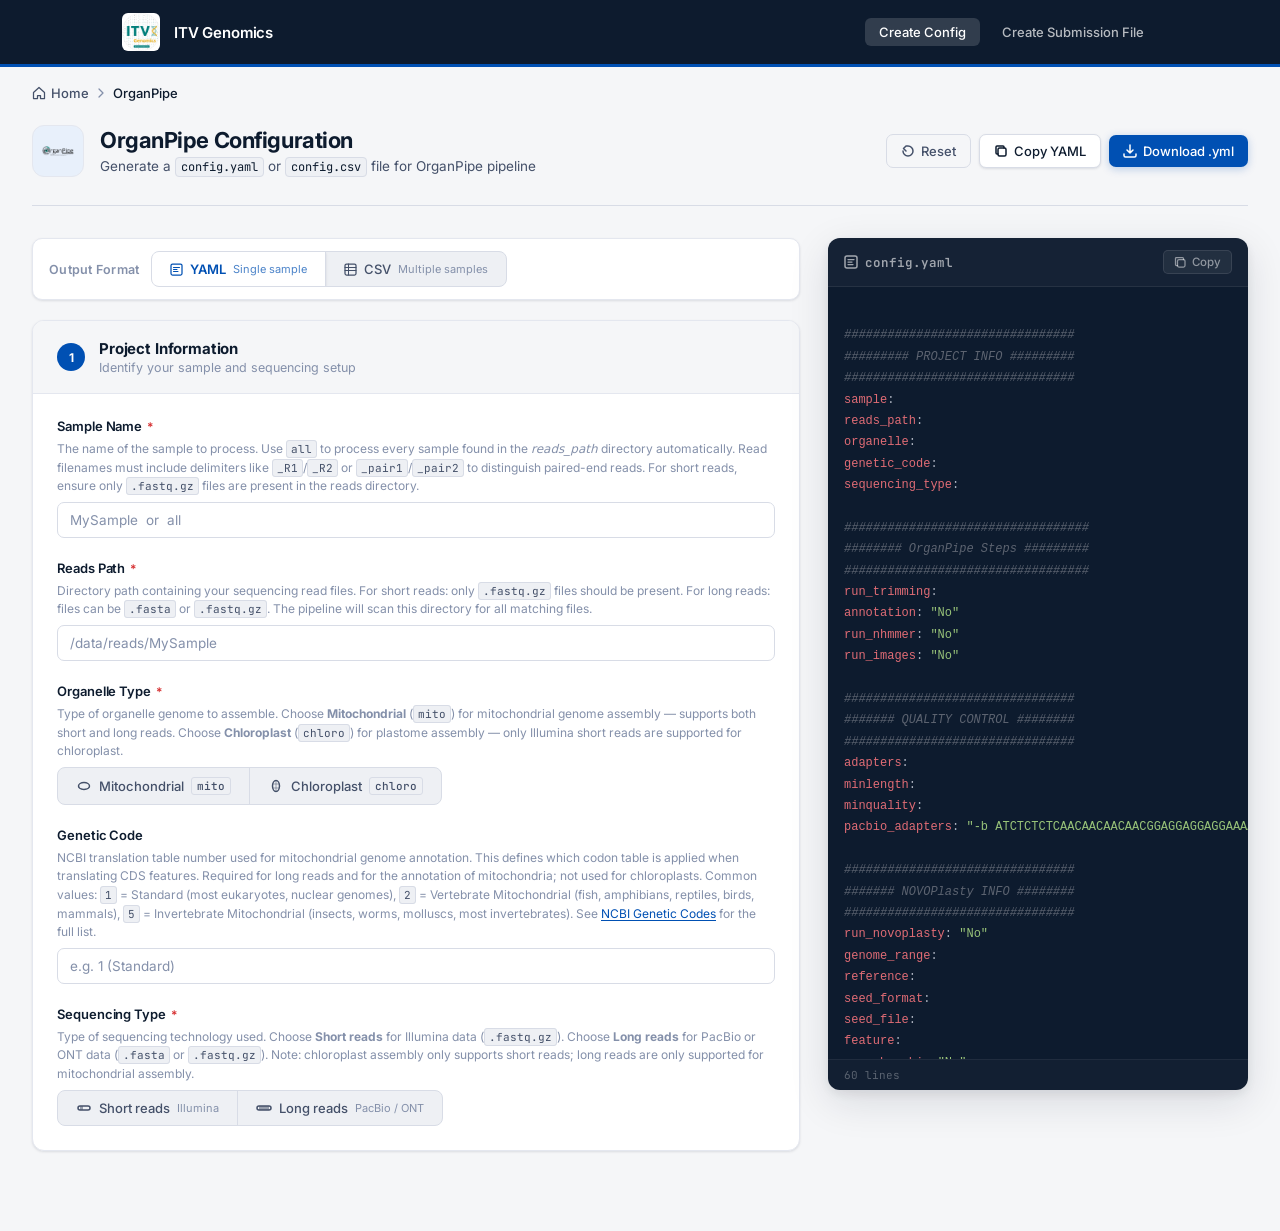
==== commit 66ccace3: "fix bugs with check_config.py from OrganPipe" ====
--- a/organpipe/index.html
+++ b/organpipe/index.html
@@ -187,6 +187,71 @@
               <button id="btn-clear-import" class="op-btn op-btn-ghost csv-remove-btn">Remove</button>
             </div>
           </div>
+          
+          <details class="csv-columns-info" style="margin-top: 4px; margin-bottom: 8px; text-align: center;">
+            <summary style="cursor:pointer; font-size:13px; font-weight:500; color:var(--blue-500); display:inline-flex; justify-content:center; align-items:center; gap:4px;">
+              <svg width="14" height="14" viewBox="0 0 14 14" fill="none">
+                <circle cx="7" cy="7" r="6" stroke="currentColor" stroke-width="1.5"/>
+                <path d="M7 4.5v1M7 6.5v4" stroke="currentColor" stroke-width="1.5" stroke-linecap="round"/>
+              </svg>
+              View available columns &amp; descriptions
+            </summary>
+            <div class="csv-columns-list" style="margin-top:8px; padding:0; background:var(--bg-section); border:1px solid var(--border); border-radius:6px; max-height:300px; overflow-y:auto; font-size:12.5px; line-height:1.5; text-align: left;">
+              <style>
+                .csv-table { width: 100%; border-collapse: separate; border-spacing: 0; text-align: left; }
+                .csv-table th { background: var(--bg-section); padding: 8px 12px; border-bottom: 2px solid var(--border); font-weight: 600; color: var(--text-primary); position: sticky; top: 0; z-index: 10; }
+                .csv-table td { padding: 6px 12px; border-bottom: 1px solid var(--border); }
+                .csv-table tr:last-child td { border-bottom: none; }
+                .csv-table tr:hover td { background: rgba(0, 0, 0, 0.03); }
+                .csv-table code { font-size: 11.5px; background: rgba(0, 0, 0, 0.05); padding: 2px 4px; border-radius: 4px; border: 1px solid var(--border); }
+              </style>
+              <table class="csv-table">
+                <thead>
+                  <tr>
+                    <th style="width: 35%;">Column Name</th>
+                    <th>Description</th>
+                  </tr>
+                </thead>
+                <tbody>
+                  <tr><td><code>sample</code></td><td>Sample name or identifier</td></tr>
+                  <tr><td><code>reads_path</code></td><td>Absolute path to the FASTQ/FASTA file(s) or directory</td></tr>
+                  <tr><td><code>organelle</code></td><td>Target organelle (e.g., mitochondria, chloroplast)</td></tr>
+                  <tr><td><code>genetic_code</code></td><td>Translation table number (e.g., 2, 5, 11)</td></tr>
+                  <tr><td><code>sequencing_type</code></td><td>Read technology (short-reads, pacbio, ont)</td></tr>
+                  <tr><td><code>run_trimming</code></td><td>Enable adapter trimming (Yes/No)</td></tr>
+                  <tr><td><code>annotation</code></td><td>Run genome annotation (Yes/No)</td></tr>
+                  <tr><td><code>run_nhmmer</code></td><td>Use NHMMER to extract seed sequence (Yes/No)</td></tr>
+                  <tr><td><code>run_images</code></td><td>Generate circular genome plots (Yes/No)</td></tr>
+                  <tr><td><code>adapters</code></td><td>Path to short-read adapters file</td></tr>
+                  <tr><td><code>minlength</code></td><td>Minimum read length post-trimming</td></tr>
+                  <tr><td><code>minquality</code></td><td>Minimum base quality for trimming</td></tr>
+                  <tr><td><code>pacbio_adapters</code></td><td>Cutadapt parameters for PacBio</td></tr>
+                  <tr><td><code>run_novoplasty</code></td><td>Run NOVOPlasty assembler (Yes/No)</td></tr>
+                  <tr><td><code>genome_range</code></td><td>Expected genome size range (e.g., 12000-22000)</td></tr>
+                  <tr><td><code>reference</code></td><td>Path to reference genome FASTA</td></tr>
+                  <tr><td><code>seed_format</code></td><td>Seed input format (fasta or gene_name)</td></tr>
+                  <tr><td><code>seed_file</code></td><td>Path to the seed FASTA file</td></tr>
+                  <tr><td><code>feature</code></td><td>Specific gene feature for NHMMER search</td></tr>
+                  <tr><td><code>search_ncbi</code></td><td>Fetch reference sequences from NCBI (Yes/No)</td></tr>
+                  <tr><td><code>search_genes</code></td><td>Comma-separated genes to search on NCBI</td></tr>
+                  <tr><td><code>search_term</code></td><td>Custom Entrez search term for NCBI</td></tr>
+                  <tr><td><code>max_references</code></td><td>Maximum number of NCBI references to download</td></tr>
+                  <tr><td><code>kmers</code></td><td>K-mer sizes for NOVOPlasty (e.g., 19,23,33)</td></tr>
+                  <tr><td><code>max_memory</code></td><td>Maximum RAM allocation (GB)</td></tr>
+                  <tr><td><code>reads_length</code></td><td>Expected read length (bp)</td></tr>
+                  <tr><td><code>insert_size</code></td><td>Expected insert size for paired-end</td></tr>
+                  <tr><td><code>run_getorganelle</code></td><td>Run GetOrganelle assembler (Yes/No)</td></tr>
+                  <tr><td><code>database</code></td><td>GetOrganelle database (e.g., animal_mt, embplant_pt)</td></tr>
+                  <tr><td><code>n_rounds</code></td><td>Number of extension rounds for GetOrganelle</td></tr>
+                  <tr><td><code>target_size</code></td><td>Expected target genome size (bp)</td></tr>
+                  <tr><td><code>spades_kmers</code></td><td>K-mer sizes for SPAdes assembly</td></tr>
+                  <tr><td><code>extra_flags</code></td><td>Extra command-line arguments for GetOrganelle</td></tr>
+                  <tr><td><code>search_species</code></td><td>Taxon name to query for reference databases</td></tr>
+                  <tr><td><code>n_references</code></td><td>Maximum references for MitoHifi processing</td></tr>
+                </tbody>
+              </table>
+            </div>
+          </details>
 
         </div>
 
@@ -278,11 +343,11 @@
               <label class="field-label" for="f-genetic-code">Genetic Code</label>
               <p class="field-hint">
                 NCBI translation table number used for mitochondrial genome annotation. This defines which
-                codon table is applied when translating CDS features. Common values:
+                codon table is applied when translating CDS features. Required for long reads and for the
+                annotation of mitochondria; not used for chloroplasts. Common values:
                 <code>1</code> = Standard (most eukaryotes, nuclear genomes),
                 <code>2</code> = Vertebrate Mitochondrial (fish, amphibians, reptiles, birds, mammals),
-                <code>5</code> = Invertebrate Mitochondrial (insects, worms, molluscs, most invertebrates),
-                <code>11</code> = Bacterial, Archaeal &amp; Plant Plastid (chloroplast annotation).
+                <code>5</code> = Invertebrate Mitochondrial (insects, worms, molluscs, most invertebrates).
                 See <a href="https://www.ncbi.nlm.nih.gov/Taxonomy/Utils/wprintgc.cgi" target="_blank"
                 rel="noopener">NCBI Genetic Codes</a> for the full list.
               </p>
@@ -582,10 +647,9 @@
                   Search NCBI <span class="field-required" title="Required">*</span>
                 </label>
                 <p class="field-hint">
-                  Automatically search and download reference sequences from NCBI to use as seeds for assembly.
-                  Requires internet access. Set <em>Seed Format</em> to None when this is enabled. For long
-                  reads, this must be set to <em>Yes</em>. Set to <em>No</em> if you are providing a local seed
-                  file above.
+                  Automatically search and download reference sequences from NCBI to use as seeds for NOVOPlasty.
+                  Requires internet access. Set <em>Seed Format</em> to None when this is enabled. Set to
+                  <em>No</em> if you are providing a local seed file above.
                 </p>
                 <div class="yn-control" role="radiogroup" aria-label="Search NCBI">
                   <label class="yn-pill"><input type="radio" name="search_ncbi" value="Yes"><span>Yes</span></label>
